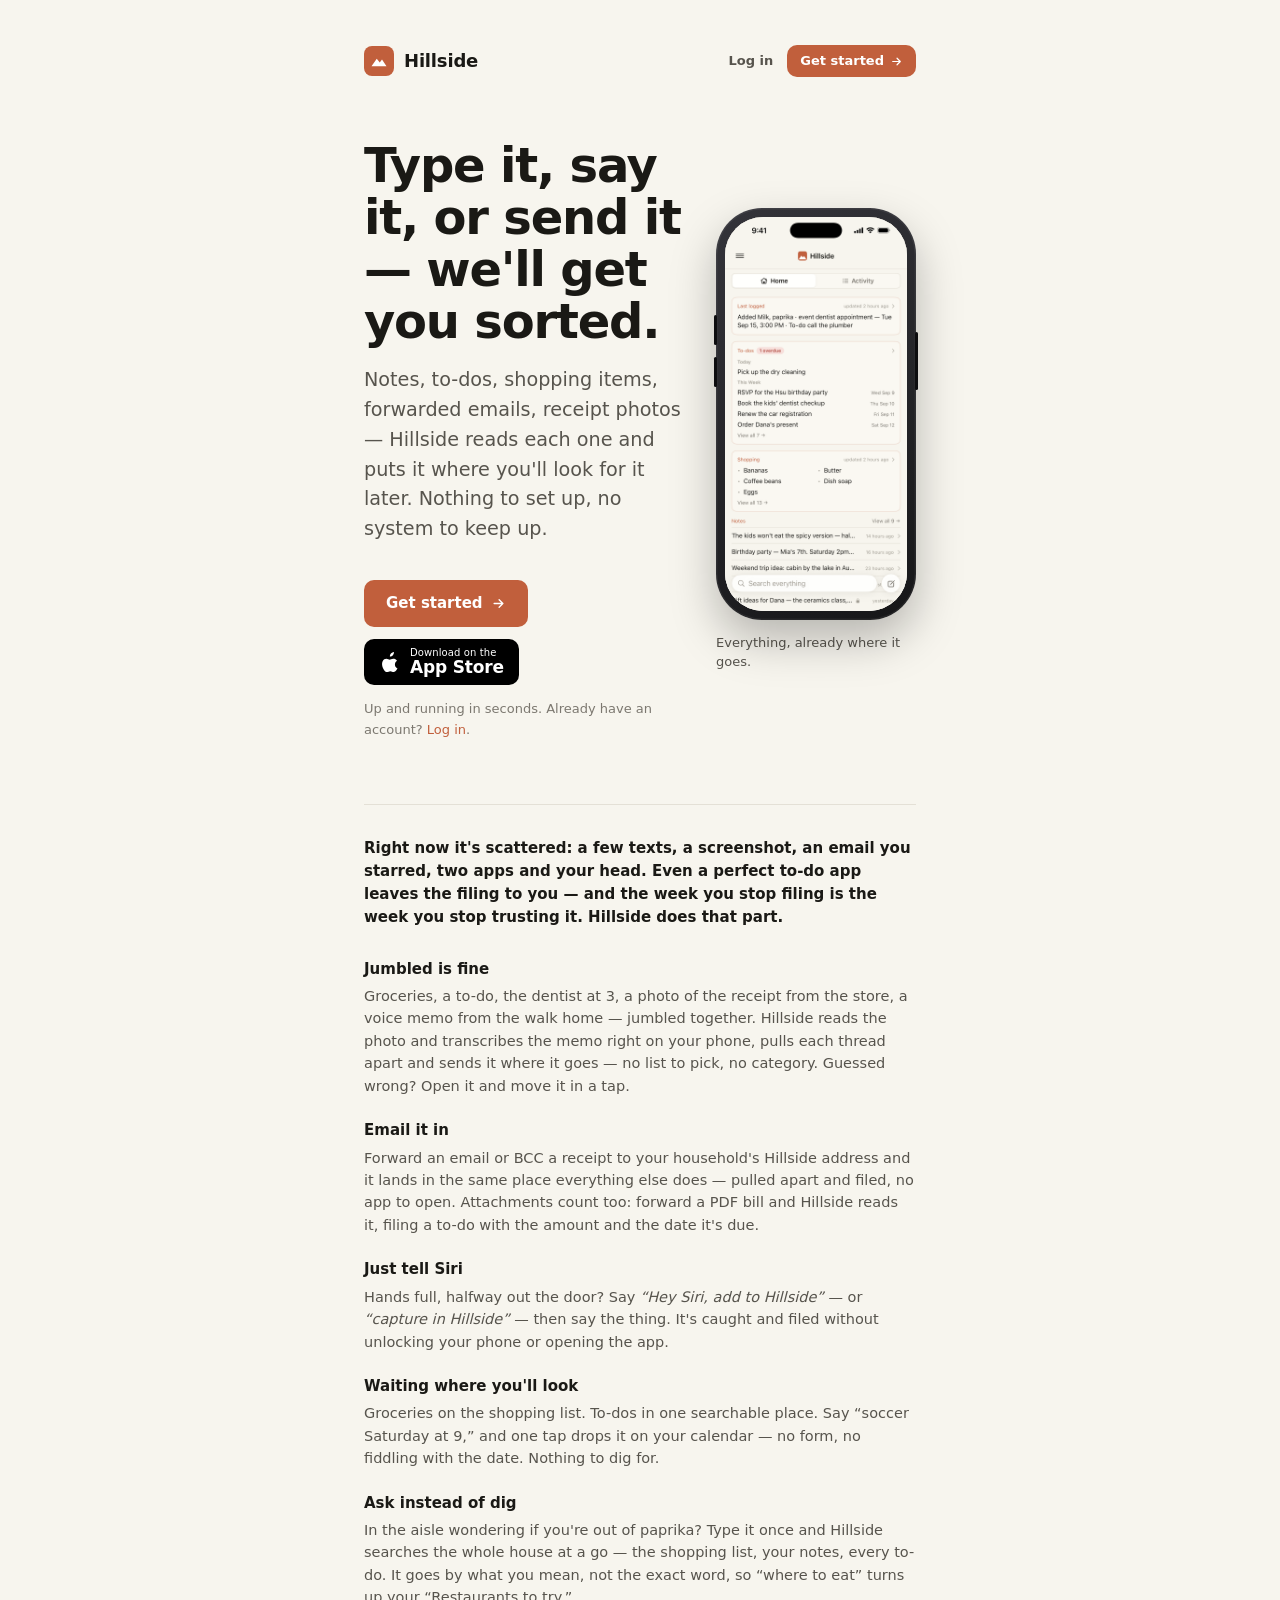
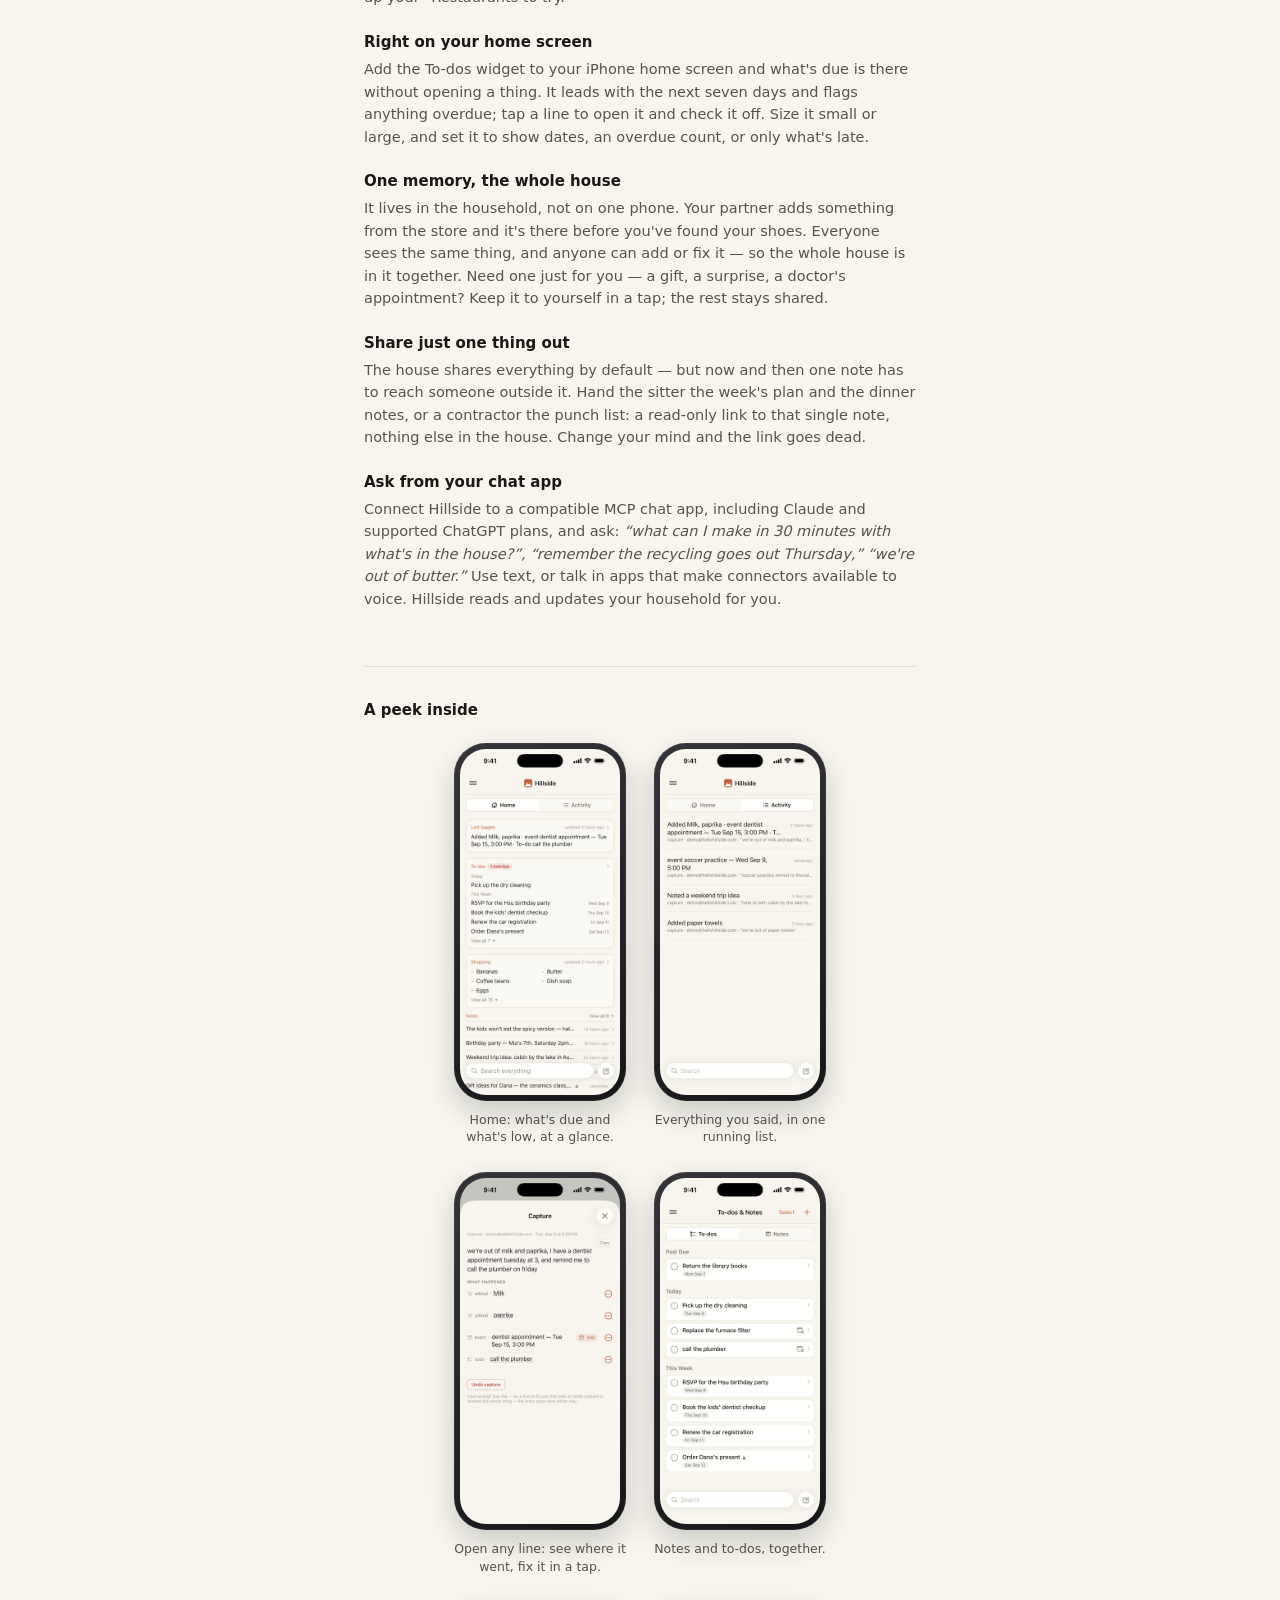
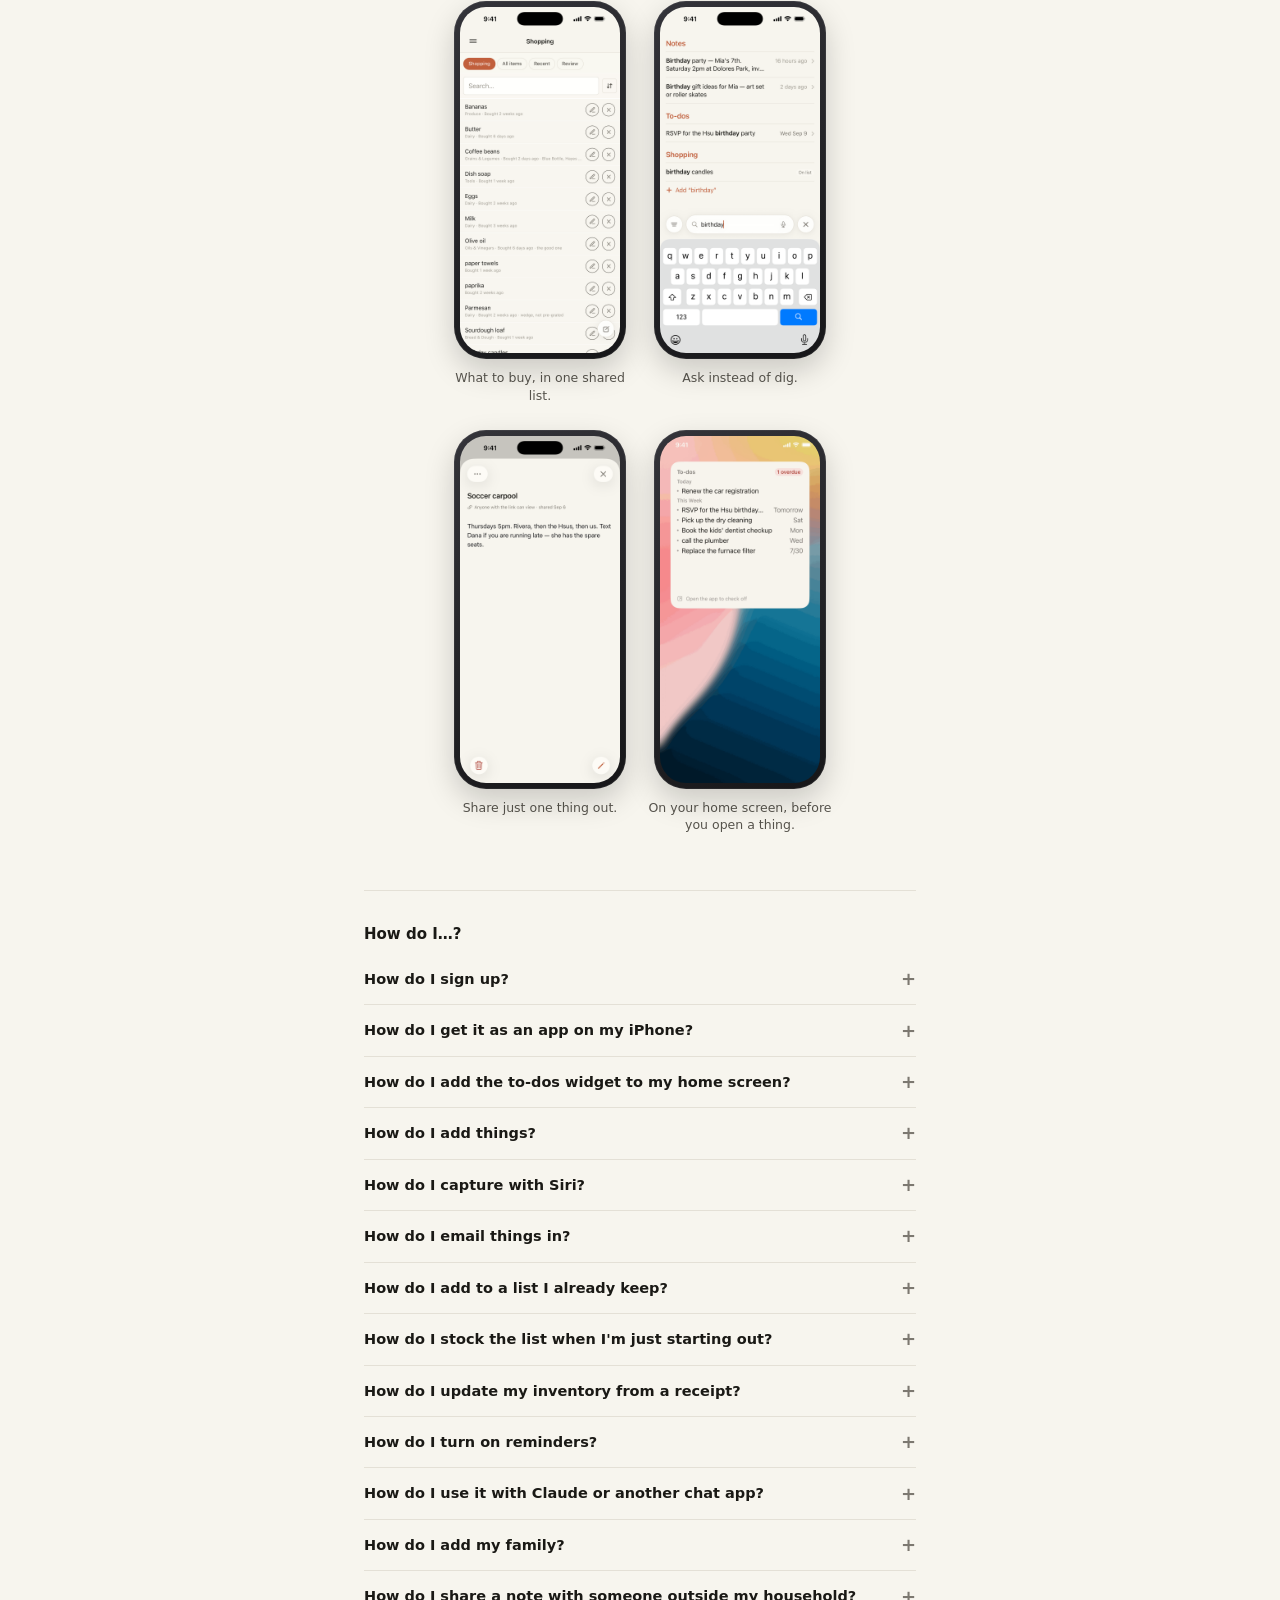
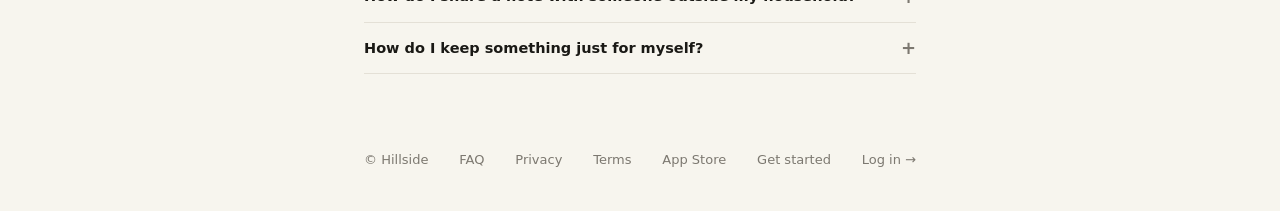
==== index.html @ e080103d "Warm the hero headline, trim the features lead, drop the evening email The headline kept its three v" ====
<!doctype html>
<html lang="en">
<head>
  <meta charset="utf-8" />
  <meta name="viewport" content="width=device-width, initial-scale=1, viewport-fit=cover" />
  <!-- Light-only: browser chrome stays on the warm-paper color regardless of system theme. -->
  <meta name="theme-color" content="#F7F5EE" />
  <link rel="icon" href="/favicon.ico" sizes="any" />
  <link rel="icon" type="image/png" href="/icon.png" />
  <link rel="apple-touch-icon" href="/icon.png" />
  <!-- Native Smart App Banner: mobile Safari deep-links to the App Store app.
       iOS gets no PWA "Add to Home Screen" path because there's a real app. -->
  <meta name="apple-itunes-app" content="app-id=6783181335" />
  <title>Hillside — Notes, to-dos, shopping. Sorted.</title>
  <meta name="description" content="Type it, say it, forward the email, snap the receipt — it all lands in one place. Notes, to-dos and shopping, sorted as things come up." />

  <!-- Open Graph / social preview -->
  <meta property="og:title" content="Hillside — Notes, to-dos, shopping. Sorted." />
  <meta property="og:description" content="Type it, say it, forward the email, snap the receipt — it all lands in one place. Notes, to-dos and shopping, sorted as things come up." />
  <meta property="og:type" content="website" />
  <meta property="og:url" content="https://hellohillside.com/" />

  <link rel="stylesheet" href="styles.css" />
</head>
<body>
  <main class="wrap">
    <header class="topbar">
      <div class="brand">
        <span class="mark" aria-hidden="true">
          <!-- simple hill glyph -->
          <svg width="18" height="18" viewBox="0 0 24 24" fill="none">
            <path d="M2 19L9 9l4 5 3-4 6 9z" fill="#fff"/>
          </svg>
        </span>
        <span class="wordmark">Hillside</span>
      </div>
      <nav class="actions">
        <a class="login-link" href="https://app.hellohillside.com/login">Log in</a>
        <a class="cta cta-sm" href="https://app.hellohillside.com/signup">
          Get started
          <svg width="15" height="15" viewBox="0 0 24 24" fill="none" stroke="currentColor" stroke-width="2.2" stroke-linecap="round" stroke-linejoin="round">
            <path d="M5 12h14M13 6l6 6-6 6"/>
          </svg>
        </a>
      </nav>
    </header>

    <section class="hero-section">
      <div class="hero-copy">
        <h1>Type it, say it, or send it — we'll get you sorted.</h1>
        <p class="lede">
          Notes, to-dos, shopping items, forwarded emails, receipt photos —
          Hillside reads each one and puts it where you'll look for it later.
          Nothing to set up, no system to keep up.
        </p>
        <div class="hero-cta">
          <div class="cta-row">
            <a class="cta" href="https://app.hellohillside.com/signup">
              Get started
              <svg width="15" height="15" viewBox="0 0 24 24" fill="none" stroke="currentColor" stroke-width="2.2" stroke-linecap="round" stroke-linejoin="round">
                <path d="M5 12h14M13 6l6 6-6 6"/>
              </svg>
            </a>
            <a class="appstore-btn" href="https://apps.apple.com/us/app/hello-hillside/id6783181335" aria-label="Download Hillside on the App Store">
              <svg class="appstore-logo" viewBox="0 0 24 24" fill="currentColor" aria-hidden="true">
                <path d="M16.365 1.43c0 1.14-.493 2.27-1.177 3.08-.744.9-1.99 1.57-2.987 1.57-.12 0-.23-.02-.3-.03-.01-.06-.04-.22-.04-.39 0-1.15.572-2.27 1.206-2.98.804-.94 2.142-1.64 3.248-1.68.03.13.05.28.05.43zm4.565 15.71c-.03.07-.463 1.58-1.518 3.12-.945 1.34-1.94 2.71-3.43 2.71-1.517 0-1.9-.88-3.63-.88-1.63 0-2.11.91-3.6.91-1.47 0-2.5-1.26-3.43-2.6-1.6-2.35-2.82-6.62-1.18-9.5.816-1.43 2.28-2.34 3.87-2.36 1.4-.03 2.72.94 3.6.94.84 0 2.46-1.16 4.14-.99.7.03 2.67.28 3.93 2.14-.1.06-2.35 1.37-2.32 4.1.03 3.26 2.86 4.35 2.9 4.36z"/>
              </svg>
              <span class="appstore-txt">
                <small>Download on the</small>
                <strong>App Store</strong>
              </span>
            </a>
          </div>
          <p class="hero-cta-note">Up and running in seconds. Already have an account? <a href="https://app.hellohillside.com/login">Log in</a>.</p>
        </div>
      </div>
      <figure class="hero">
        <div class="device">
          <!-- Three stills crossfading, not a video: the pitch is a transformation
               (a jumbled sentence becomes filed things you can find later) and no
               single frame carries it. Stills stay refreshable by the screenshot
               script, which is what the last hero video failed at — it shipped two
               nav generations out of date before anyone noticed. First frame is the
               one that must stand alone: it is what reduced-motion and any
               animation failure fall back to. It ends on Home — the household at
               rest, everything already filed — rather than on search, which asks
               the reader to picture a later errand and repeats a gallery tile. -->
          <div class="reel">
            <img src="screens/compose.png" width="390" height="844"
                 alt="Hillside — one box, no fields or forms, for whatever's on your mind." />
            <img src="screens/detail.png" width="390" height="844" alt="" aria-hidden="true" />
            <img src="screens/home.png" width="390" height="844" alt="" aria-hidden="true" />
          </div>
        </div>
        <figcaption>Everything, already where it goes.</figcaption>
      </figure>
    </section>

    <section class="features">
      <p class="features-lead">Right now it's scattered: a few texts, a screenshot, an email you starred, two apps and your head. Even a perfect to-do app leaves the filing to you — and the week you stop filing is the week you stop trusting it. Hillside does that part.</p>
      <div class="feature">
        <h3>Jumbled is fine</h3>
        <p>Groceries, a to-do, the dentist at 3, a photo of the receipt from the
        store, a voice memo from the walk home — jumbled together. Hillside reads
        the photo and transcribes the memo right on your phone, pulls each thread
        apart and sends it where it goes — no list to pick, no category. Guessed
        wrong? Open it and move it in a tap.</p>
      </div>
      <div class="feature">
        <h3>Email it in</h3>
        <p>Forward an email or BCC a receipt to your household's Hillside
        address and it lands in the same place everything else does — pulled
        apart and filed, no app to open. Attachments count too: forward a PDF
        bill and Hillside reads it, filing a to-do with the amount and the date
        it's due.</p>
      </div>
      <div class="feature">
        <h3>Just tell Siri</h3>
        <p>Hands full, halfway out the door? Say <em>“Hey Siri, add to
        Hillside”</em> — or <em>“capture in Hillside”</em> — then say the thing.
        It's caught and filed without unlocking your phone or opening the app.</p>
      </div>
      <div class="feature">
        <h3>Waiting where you'll look</h3>
        <p>Groceries on the shopping list. To-dos in one searchable place. Say
        “soccer Saturday at 9,” and one tap drops it on your calendar — no form,
        no fiddling with the date. Nothing to dig for.</p>
      </div>
      <div class="feature">
        <h3>Ask instead of dig</h3>
        <p>In the aisle wondering if you're out of paprika? Type it once and
        Hillside searches the whole house at a go — the shopping list, your
        notes, every to-do. It goes by what you mean, not the exact word, so
        “where to eat” turns up your “Restaurants to try.”</p>
      </div>
      <div class="feature">
        <h3>Right on your home screen</h3>
        <p>Add the To-dos widget to your iPhone home screen and what's due is
        there without opening a thing. It leads with the next seven days and
        flags anything overdue; tap a line to open it and check it off. Size it
        small or large, and set it to show dates, an overdue count, or only
        what's late.</p>
      </div>
      <div class="feature">
        <h3>One memory, the whole house</h3>
        <p>It lives in the household, not on one phone. Your partner adds
        something from the store and it's there before you've found your shoes.
        Everyone sees the same thing, and anyone can add or fix it — so the whole
        house is in it together. Need one just for you — a gift, a surprise, a
        doctor's appointment? Keep it to yourself in a tap; the rest stays
        shared.</p>
      </div>
      <div class="feature">
        <h3>Share just one thing out</h3>
        <p>The house shares everything by default — but now and then one note has
        to reach someone outside it. Hand the sitter the week's plan and the
        dinner notes, or a contractor the punch list: a read-only link to that single
        note, nothing else in the house. Change your mind and the link goes
        dead.</p>
      </div>
      <div class="feature">
        <h3>Ask from your chat app</h3>
        <p>Connect Hillside to a compatible MCP chat app, including Claude and
        supported ChatGPT plans, and ask: <em>“what can I make in 30 minutes
        with what's in the house?”, “remember the recycling goes out
        Thursday,” “we're out of butter.”</em> Use text, or talk in apps that
        make connectors available to voice. Hillside reads and updates your
        household for you.</p>
      </div>
    </section>

    <section class="shots">
      <h2>A peek inside</h2>
      <div class="shot-row">
        <figure class="shot">
          <div class="device"><img src="screens/home.png" width="390" height="844" loading="lazy"
               alt="Home dashboard: what's due over the next few days, what's low on the shopping list, and your latest notes — all at a glance." /></div>
          <figcaption>Home: what's due and what's low, at a glance.</figcaption>
        </figure>
        <figure class="shot">
          <div class="device"><img src="screens/activity.png" width="390" height="844" loading="lazy"
               alt="Activity feed: each logged line turned into a grocery, a calendar event, a to-do or a note." /></div>
          <figcaption>Everything you said, in one running list.</figcaption>
        </figure>
        <figure class="shot">
          <div class="device"><img src="screens/detail.png" width="390" height="844" loading="lazy"
               alt="A capture opened up: what each line became — a grocery, an event, a to-do — with Add to Calendar and a menu to move any line that landed wrong." /></div>
          <figcaption>Open any line: see where it went, fix it in a tap.</figcaption>
        </figure>
        <figure class="shot">
          <div class="device"><img src="screens/notes-todos.png" width="390" height="844" loading="lazy"
               alt="Notes &amp; To-dos: notes and dated tasks together in one searchable list." /></div>
          <figcaption>Notes and to-dos, together.</figcaption>
        </figure>
        <figure class="shot">
          <div class="device"><img src="screens/shopping.png" width="390" height="844" loading="lazy"
               alt="Shopping list: what to buy, gathered in one list the whole household shares." /></div>
          <figcaption>What to buy, in one shared list.</figcaption>
        </figure>
        <figure class="shot">
          <div class="device"><img src="screens/search.png" width="390" height="844" loading="lazy"
               alt="One search across the whole house: the word birthday finding a note, a to-do and an item on the shopping list at once." /></div>
          <figcaption>Ask instead of dig.</figcaption>
        </figure>
        <figure class="shot">
          <div class="device"><img src="screens/share.png" width="390" height="844" loading="lazy"
               alt="A note shared by link: anyone with the link can view it, and the household can stop sharing at any time." /></div>
          <figcaption>Share just one thing out.</figcaption>
        </figure>
        <figure class="shot">
          <div class="device"><img src="screens/widget.png" width="390" height="844" loading="lazy"
               alt="The To-dos widget on the iPhone home screen: an overdue count, then what's due today and this week — without opening the app." /></div>
          <figcaption>On your home screen, before you open a thing.</figcaption>
        </figure>
      </div>
    </section>

    <!-- FAQ content lives in faq.html; loaded in here so this file stays lean. -->
    <section class="faq" id="faq" aria-label="Frequently asked questions"></section>
  </main>

  <footer>
    <span>© Hillside</span>
    <a href="faq.html">FAQ</a>
    <a href="/pp">Privacy</a>
    <a href="/tos">Terms</a>
    <a href="https://apps.apple.com/us/app/hello-hillside/id6783181335">App Store</a>
    <a href="https://app.hellohillside.com/signup">Get started</a>
    <a href="https://app.hellohillside.com/login">Log in →</a>
  </footer>

  <!-- The FAQ lives on its own page (faq.html, also linkable from the app). We
       pull just its .faq section in here so the questions stay single-source.
       Native <details> needs no JS; this only injects markup. -->
  <script>
    fetch("faq.html")
      .then(function (r) { return r.ok ? r.text() : Promise.reject(r.status); })
      .then(function (html) {
        var faq = new DOMParser().parseFromString(html, "text/html").querySelector(".faq");
        if (faq) document.getElementById("faq").innerHTML = faq.innerHTML;
      })
      .catch(function () {});
  </script>
</body>
</html>
---- styles.css ----
/* Warm paper / clay-coral palette, mirrored from the app's theme engine.
       Self-contained on purpose: this is a static marketing page with no
       build step and no dependencies.

       The app is light-only, so this page is locked to light too: color-scheme
       pins UA surfaces (scrollbars, form controls) to light, and we no longer
       auto-switch on prefers-color-scheme. The dark palette is kept below for
       reference / future opt-in (apply data-theme="dark" on <html>), but it
       never activates from the system preference. */
    :root {
      color-scheme: light;
      --bg: #F7F5EE;        /* warm paper */
      --fg: #1A1915;        /* ink */
      --muted: #57544D;     /* warm gray */
      --faint: #7C7870;
      --card: #FFFFFD;
      --border: #E4E0D6;
      --accent: #C15F3C;    /* clay / coral */
      --accent-hover: #A94E2E;
      --ring: #C15F3C;
    }
    /* Dark palette retained but no longer auto-applied — opt-in only. */
    :root[data-theme="dark"] {
      color-scheme: dark;
      --bg: #2D2B25;
      --fg: #EEECE5;
      --muted: #B4B0A6;
      --faint: #98948A;
      --card: #3A3730;
      --border: #4A453C;
      --accent: #D4795A;
      --accent-hover: #E0876B;
      --ring: #D4795A;
    }

    * { box-sizing: border-box; }
    html, body { margin: 0; padding: 0; }
    body {
      background: var(--bg);
      color: var(--fg);
      font-family: -apple-system, BlinkMacSystemFont, "Segoe UI", system-ui, sans-serif;
      -webkit-font-smoothing: antialiased;
      line-height: 1.55;
      min-height: 100vh;
      display: flex;
      flex-direction: column;
    }

    .wrap {
      flex: 1;
      width: 100%;
      max-width: 600px;
      margin: 0 auto;
      padding: 5vh 24px 48px;
      display: flex;
      flex-direction: column;
    }

    .topbar {
      display: flex;
      align-items: center;
      justify-content: space-between;
      gap: 12px;
      margin-bottom: clamp(28px, 7vh, 80px);
    }
    .brand {
      display: flex;
      align-items: center;
      gap: 10px;
    }
    /* compact header login — sized to match the 30px logo mark.
       (.cta.cta-sm so it beats .cta regardless of source order) */
    .cta.cta-sm { padding: 6px 13px; font-size: 13px; gap: 6px; }
    .cta.cta-sm svg { width: 13px; height: 13px; }
    /* Header actions: a quiet "Log in" beside the primary "Get started". */
    .actions { display: flex; align-items: center; gap: 14px; }
    .login-link {
      color: var(--muted);
      text-decoration: none;
      font-size: 13px;
      font-weight: 600;
      white-space: nowrap;
    }
    .login-link:hover { color: var(--fg); }
    .mark {
      width: 30px; height: 30px;
      border-radius: 8px;
      background: var(--accent);
      display: inline-flex;
      align-items: center;
      justify-content: center;
      flex: none;
    }
    .mark svg { display: block; }
    .wordmark {
      font-size: 18px;
      font-weight: 650;
      letter-spacing: -0.01em;
    }

    h1 {
      font-size: clamp(2rem, 7vw, 3rem);
      line-height: 1.08;
      letter-spacing: -0.025em;
      font-weight: 680;
      margin: 0 0 18px;
    }
    .lede {
      font-size: clamp(1.05rem, 3.5vw, 1.2rem);
      color: var(--muted);
      margin: 0 0 36px;
      max-width: 46ch;
    }

    .cta {
      display: inline-flex;
      align-items: center;
      gap: 8px;
      background: var(--accent);
      color: #fff;
      text-decoration: none;
      font-weight: 600;
      font-size: 15px;
      padding: 12px 22px;
      border-radius: 10px;
      width: fit-content;
      transition: background 140ms ease;
    }
    .cta:hover { background: var(--accent-hover); }
    .cta:focus-visible { outline: 2px solid var(--ring); outline-offset: 3px; }
    .cta svg { transition: transform 140ms ease; }
    .cta:hover svg { transform: translateX(2px); }

    /* Hero call-to-action: primary button + a quiet line for returning users. */
    .hero-cta { margin: 0; }
    /* Row holding the primary "Get started" CTA beside the App Store button;
       wraps to stacked on narrow screens. */
    .cta-row { display: flex; flex-wrap: wrap; align-items: center; gap: 12px; }

    /* App Store button — Apple's black badge look, rebuilt inline (no external
       image) so the page stays self-contained. Sized to sit level with .cta. */
    .appstore-btn {
      display: inline-flex;
      align-items: center;
      gap: 9px;
      background: #000;
      color: #fff;
      text-decoration: none;
      padding: 8px 15px;
      border-radius: 10px;
      width: fit-content;
      transition: opacity 140ms ease;
    }
    .appstore-btn:hover { opacity: 0.85; }
    .appstore-btn:focus-visible { outline: 2px solid var(--ring); outline-offset: 3px; }
    .appstore-logo { width: 22px; height: 22px; flex: none; }
    .appstore-txt { display: flex; flex-direction: column; line-height: 1.12; }
    .appstore-txt small { font-size: 10px; font-weight: 500; letter-spacing: 0.01em; }
    .appstore-txt strong { font-size: 17px; font-weight: 600; letter-spacing: -0.01em; }
    .hero-cta-note {
      margin: 14px 0 0;
      font-size: 13px;
      color: var(--faint);
    }
    .hero-cta-note a { color: var(--accent); text-decoration: none; }
    .hero-cta-note a:hover { text-decoration: underline; }

    /* Hero clip — a real phone capture, framed like a device. */
    .hero {
      margin: 36px 0 4px;
      display: flex;
      flex-direction: column;
      align-items: center;
    }
    /* iPhone-style device frame: dark titanium bezel, rounded screen. */
    .hero .device {
      position: relative;
      width: 100%;
      max-width: 250px;
      padding: 9px;
      background: linear-gradient(150deg, #34343a, #161618);
      border-radius: 46px;
      box-shadow: 0 20px 46px rgba(0, 0, 0, 0.26),
                  inset 0 0 0 1.5px rgba(255, 255, 255, 0.06);
    }
    /* side buttons */
    .hero .device::before {
      content: ""; position: absolute; right: -2px; top: 30%;
      width: 3px; height: 58px; border-radius: 2px; background: #0d0d0f;
    }
    .hero .device::after {
      content: ""; position: absolute; left: -2px; top: 26%;
      width: 3px; height: 30px; border-radius: 2px; background: #0d0d0f;
      box-shadow: 0 42px 0 #0d0d0f;
    }
    .hero .device video, .hero .device img {
      display: block;
      width: 100%;
      height: auto;
      border-radius: 38px;
      background: #000;
    }
    /* The crossfading hero. Three stills stacked in the device; the first stays
       in normal flow so it sets the height, the rest overlay it.

       The screens' own cream sits on the reel rather than #000 (which the rule
       above gives a lone hero image): mid-crossfade both frames are partly
       transparent, and over black that reads as a flicker. Over cream it reads as
       a dissolve, because cream is what the app is. */
    .hero .device .reel {
      position: relative;
      border-radius: 38px;
      overflow: hidden;
      background: #F7F5EE;
    }
    .hero .device .reel img { background: none; border-radius: 0; }
    .hero .device .reel img + img { position: absolute; inset: 0; }

    /* 10.5s: 3.5s a frame, of which ~0.5s is the dissolve. Slow enough to read a
       screen at this size, and slow enough not to pull the eye off the headline —
       the hero argues, the reel illustrates. */
    .hero .device .reel img { animation: hero-reel 10.5s infinite; }
    .hero .device .reel img:nth-child(2) { animation-delay: -7s; }
    .hero .device .reel img:nth-child(3) { animation-delay: -3.5s; }

    @keyframes hero-reel {
      0%     { opacity: 1 }
      28.5%  { opacity: 1 }
      33.3%  { opacity: 0 }
      95.2%  { opacity: 0 }
      100%   { opacity: 1 }
    }

    /* Reduced motion gets the first frame, full stop — not a slower loop. */
    @media (prefers-reduced-motion: reduce) {
      .hero .device .reel img { animation: none; }
      .hero .device .reel img + img { display: none; }
    }

    .hero figcaption {
      margin-top: 14px;
      font-size: 13px;
      line-height: 1.45;
      color: var(--muted);
      text-align: center;
      max-width: 34ch;
    }
    .hero-copy { min-width: 0; }

    /* The hero spans the full width; the reading sections stay calm + centered. */
    .features, .shots, .faq { width: 100%; max-width: 600px; align-self: center; }

    /* Desktop: text + phone side by side. */
    @media (min-width: 680px) {
      .hero-section {
        display: grid;
        grid-template-columns: 1fr minmax(176px, 200px);
        gap: 32px;
        align-items: center;
        margin-bottom: 8px;
      }
      .hero { margin: 0; }
      .hero figcaption { text-align: left; max-width: 26ch; }
    }

    .features {
      margin-top: 56px;
      padding-top: 32px;
      border-top: 1px solid var(--border);
      display: grid;
      gap: 22px;
    }
    .feature h3 {
      margin: 0 0 4px;
      font-size: 15px;
      font-weight: 640;
    }
    .feature p {
      margin: 0;
      color: var(--muted);
      font-size: 14.5px;
    }
    .features-lead {
      margin: 0 0 6px;
      font-size: 15px;
      font-weight: 560;
      color: var(--fg);
    }

    /* Screenshot gallery — real surfaces, mobile shots in light theme. */
    .shots {
      margin-top: 56px;
      padding-top: 32px;
      border-top: 1px solid var(--border);
    }
    .shots h2 {
      margin: 0 0 20px;
      font-size: 15px;
      font-weight: 640;
    }
    .shot-row {
      display: grid;
      grid-template-columns: repeat(2, minmax(0, 1fr));
      gap: 26px 16px;
      max-width: 384px;
      margin: 0 auto;
    }
    .shot { margin: 0; display: flex; flex-direction: column; align-items: center; }
    /* odd number of tiles → center the lone last one across both columns */
    .shot:last-child:nth-child(odd) { grid-column: 1 / -1; justify-self: center; }
    /* Gallery tiles are small device frames — consistent with the hero — so the
       status bar / Dynamic Island reads as a phone, not a floating pill on a bare
       card. Each <img> is wrapped in a .device (see index.html). */
    .shot .device {
      position: relative;
      width: 100%;
      max-width: 172px;
      padding: 6px;
      background: linear-gradient(150deg, #34343a, #161618);
      border-radius: 32px;
      box-shadow: 0 12px 30px rgba(0, 0, 0, 0.18),
                  inset 0 0 0 1px rgba(255, 255, 255, 0.06);
    }
    .shot .device img, .shot .device video {
      display: block;
      width: 100%;
      height: auto;
      border-radius: 26px;
      background: #000;
    }
    .shot figcaption {
      margin-top: 10px;
      font-size: 12.5px;
      line-height: 1.4;
      color: var(--muted);
      text-align: center;
    }

    /* FAQ — native <details> accordion, no JS. */
    .faq {
      margin-top: 56px;
      padding-top: 32px;
      border-top: 1px solid var(--border);
    }
    .faq h2 {
      margin: 0 0 8px;
      font-size: 15px;
      font-weight: 640;
    }
    .faq details {
      border-bottom: 1px solid var(--border);
      padding: 14px 0;
    }
    .faq summary {
      cursor: pointer;
      font-size: 14.5px;
      font-weight: 560;
      list-style: none;
      display: flex;
      justify-content: space-between;
      align-items: center;
      gap: 12px;
    }
    .faq summary::-webkit-details-marker { display: none; }
    .faq summary::after {
      content: "+";
      color: var(--faint);
      font-size: 18px;
      line-height: 1;
      flex: none;
    }
    .faq details[open] summary::after { content: "\2013"; }
    .faq details p {
      margin: 10px 0 2px;
      color: var(--muted);
      font-size: 14px;
      line-height: 1.55;
    }
    .faq details ol {
      margin: 8px 0 2px;
      padding-left: 20px;
      color: var(--muted);
      font-size: 14px;
      line-height: 1.55;
    }
    .faq details ol li { margin: 4px 0; }
    .faq details a { color: var(--accent); text-decoration: none; }
    .faq details a:hover { text-decoration: underline; }

    footer {
      width: 100%;
      max-width: 600px;
      margin: 0 auto;
      padding: 28px 24px 40px;
      color: var(--faint);
      font-size: 13px;
      display: flex;
      justify-content: space-between;
      gap: 12px;
      flex-wrap: wrap;
    }
    footer a { color: var(--faint); text-decoration: none; }
    footer a:hover { color: var(--fg); }

    /* ---------------------------------------------------------------
       Legal pages (/pp, /tos) — long-form prose on the same warm-paper
       palette. They reuse the topbar and footer; these rules just give
       the document a calm, readable type scale. */
    .legal { width: 100%; }
    .legal h1 {
      font-size: clamp(1.7rem, 5vw, 2.2rem);
      line-height: 1.15;
      letter-spacing: -0.02em;
      font-weight: 680;
      margin: 0 0 6px;
    }
    .legal .updated {
      margin: 0 0 28px;
      color: var(--faint);
      font-size: 13.5px;
    }
    .legal h2 {
      margin: 34px 0 10px;
      font-size: 1.1rem;
      font-weight: 650;
      letter-spacing: -0.01em;
    }
    .legal p {
      margin: 0 0 14px;
      color: var(--muted);
      font-size: 15px;
    }
    .legal ul {
      margin: 0 0 14px;
      padding-left: 20px;
      color: var(--muted);
      font-size: 15px;
    }
    .legal li { margin: 6px 0; }
    .legal strong { color: var(--fg); font-weight: 600; }
    .legal a { color: var(--accent); text-decoration: none; }
    .legal a:hover { text-decoration: underline; }
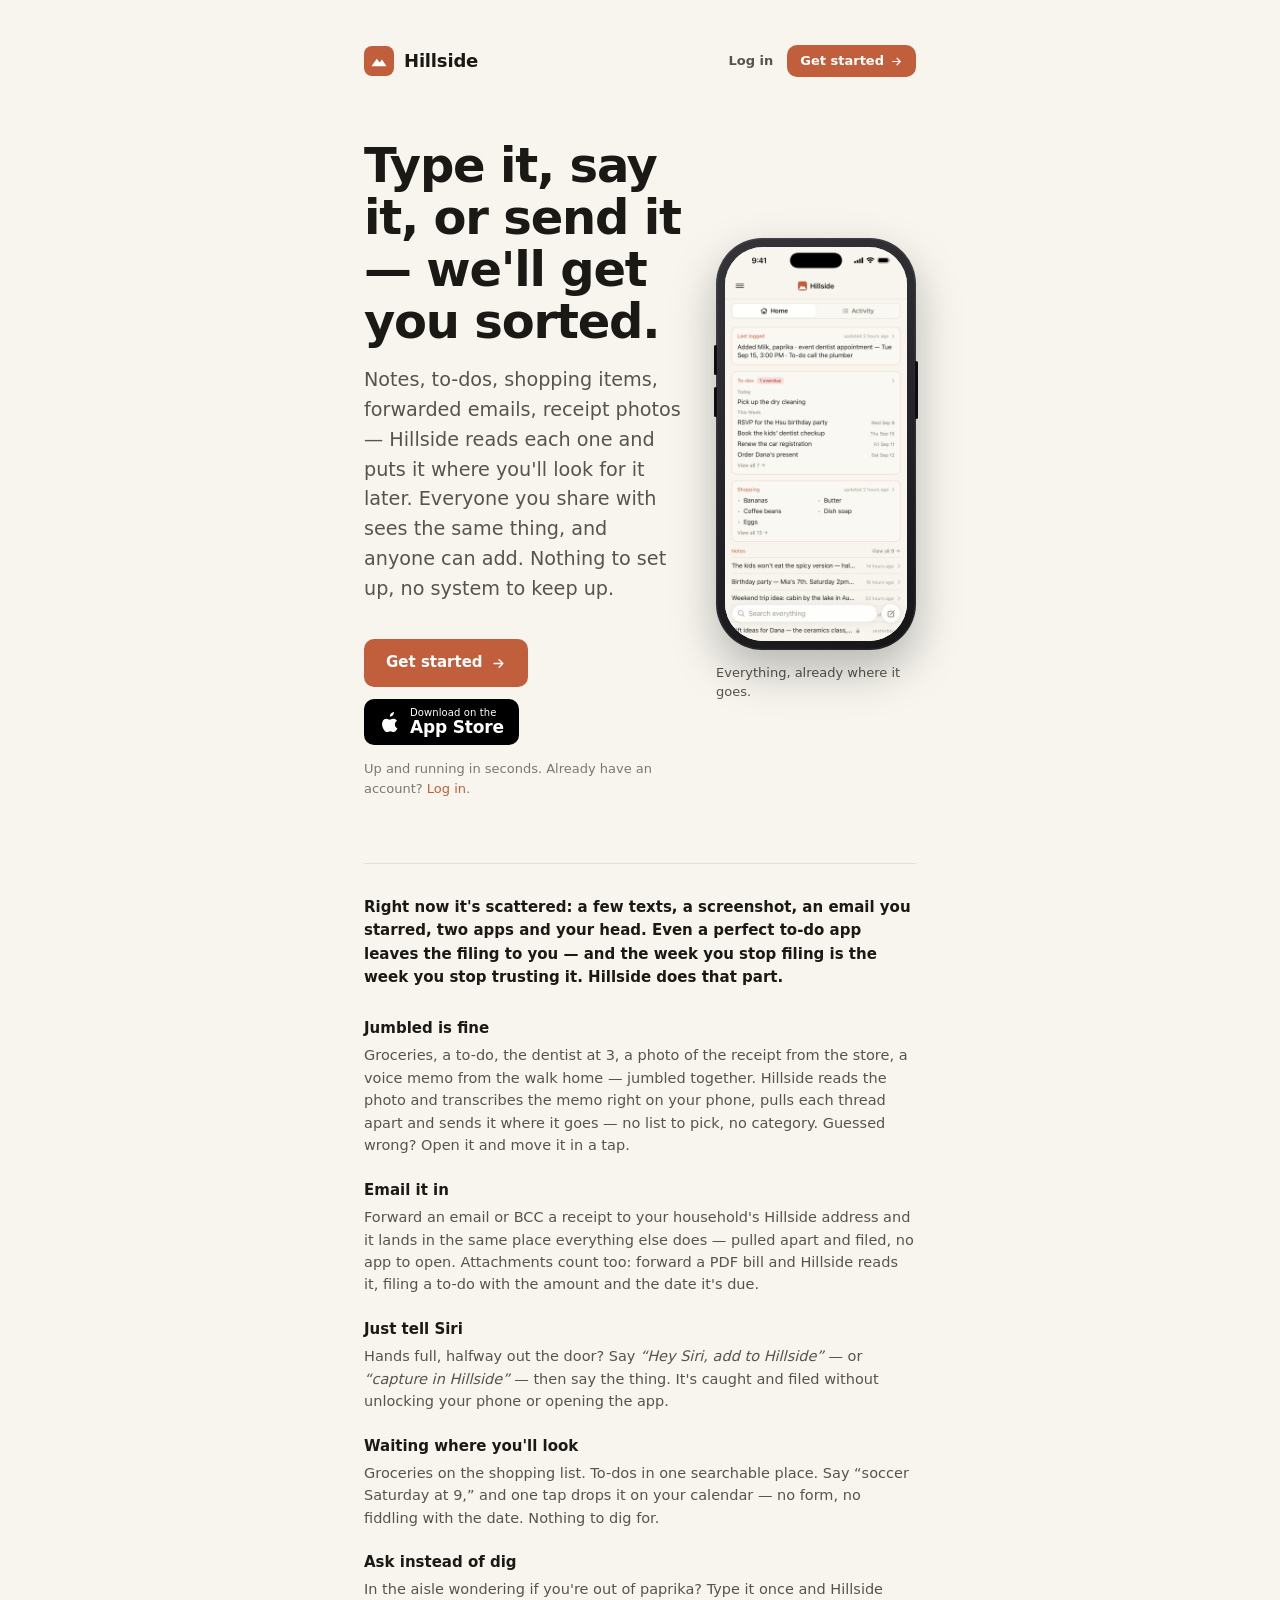
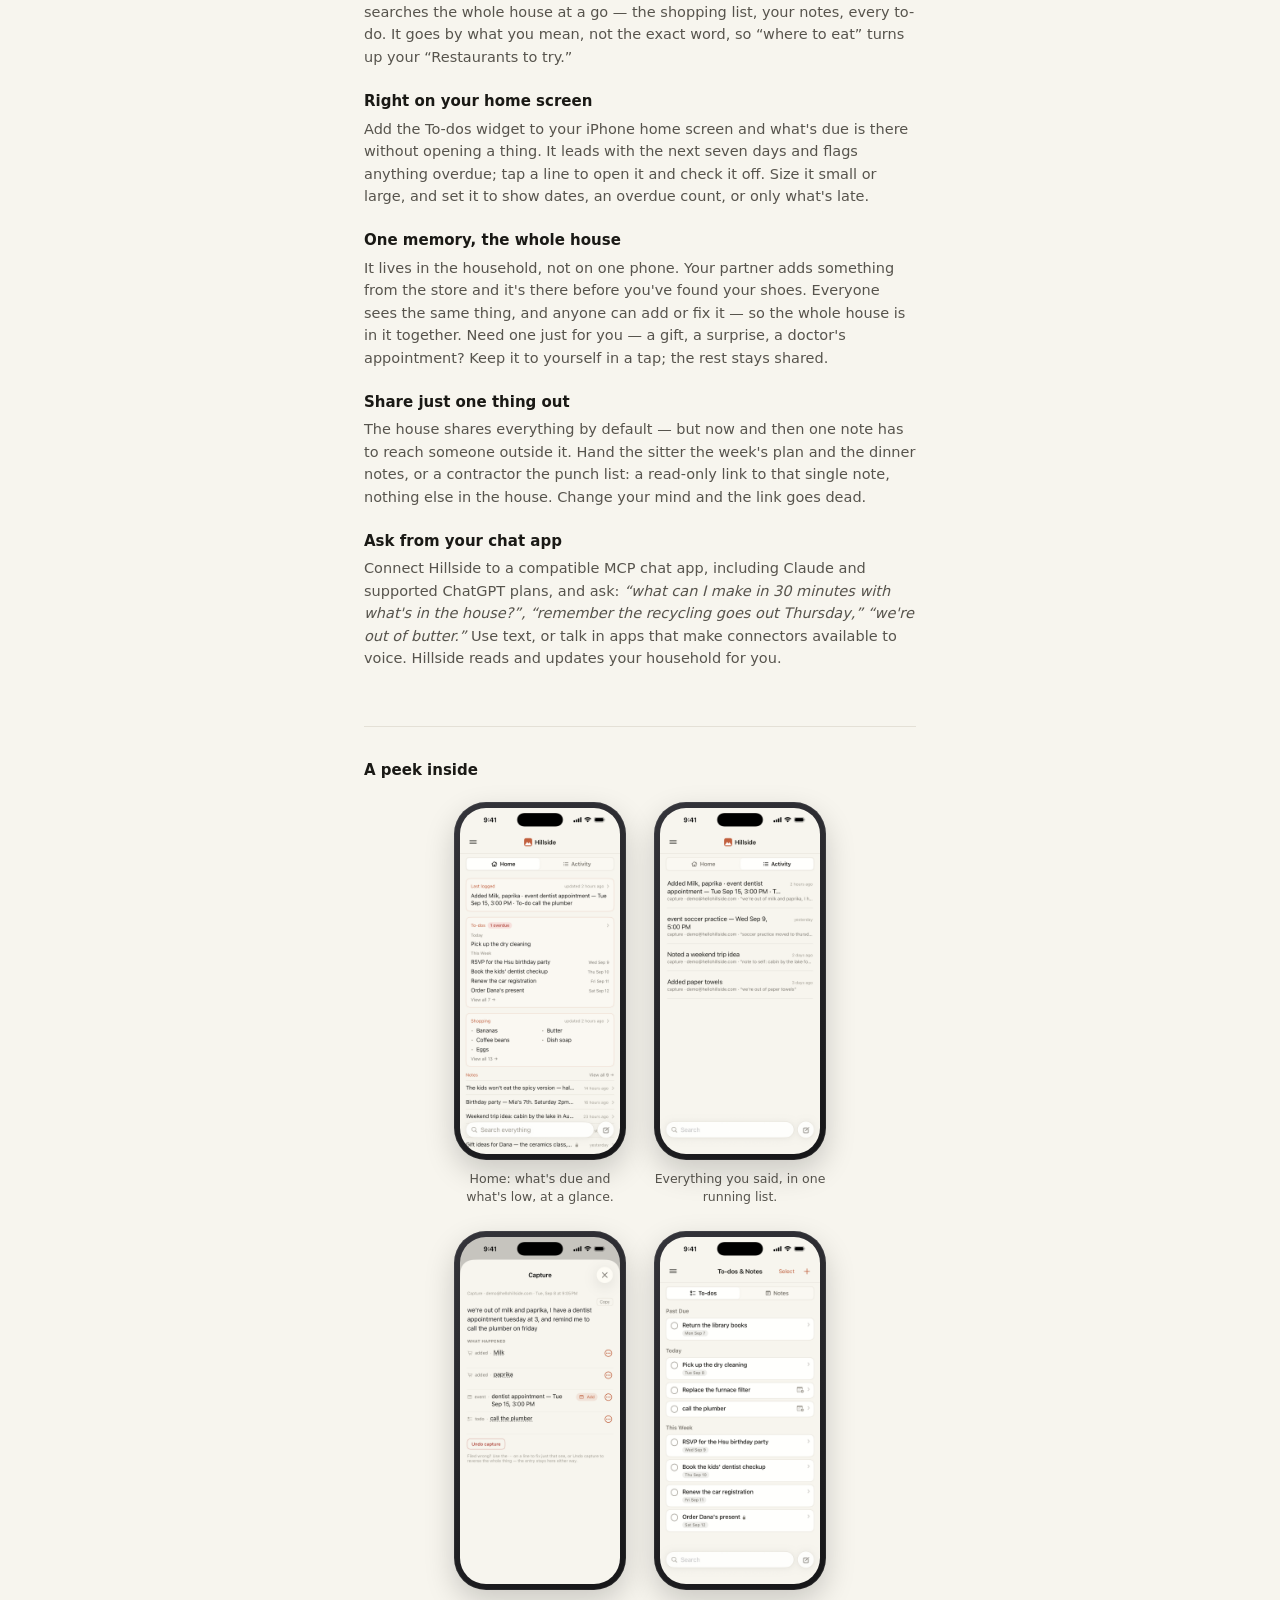
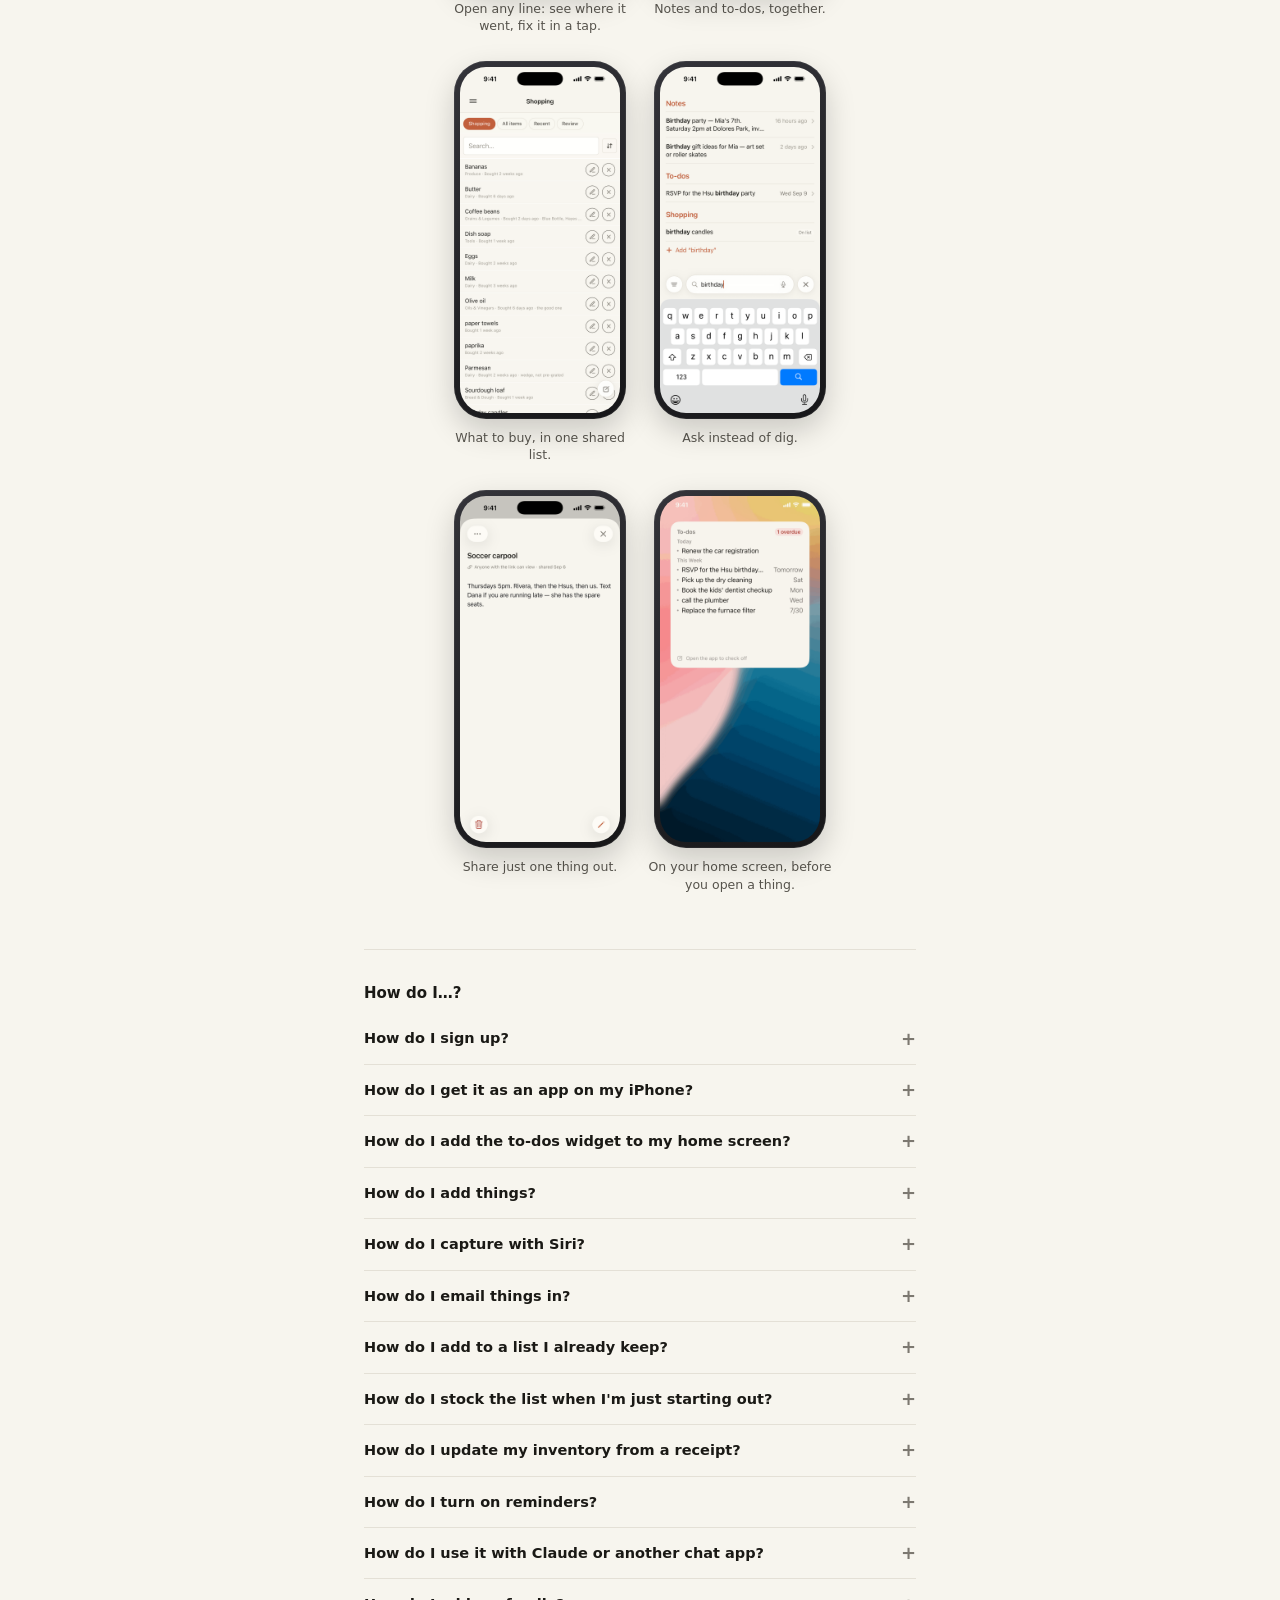
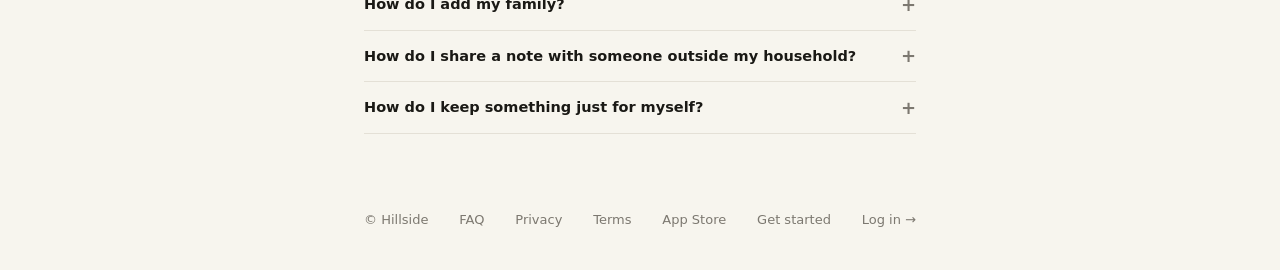
==== commit 7ec4336d: "Put the shared half of the product in the hero The lede read entirely single-player while multiplaye" ====
--- a/index.html
+++ b/index.html
@@ -51,6 +51,7 @@
         <p class="lede">
           Notes, to-dos, shopping items, forwarded emails, receipt photos —
           Hillside reads each one and puts it where you'll look for it later.
+          Everyone you share with sees the same thing, and anyone can add.
           Nothing to set up, no system to keep up.
         </p>
         <div class="hero-cta">
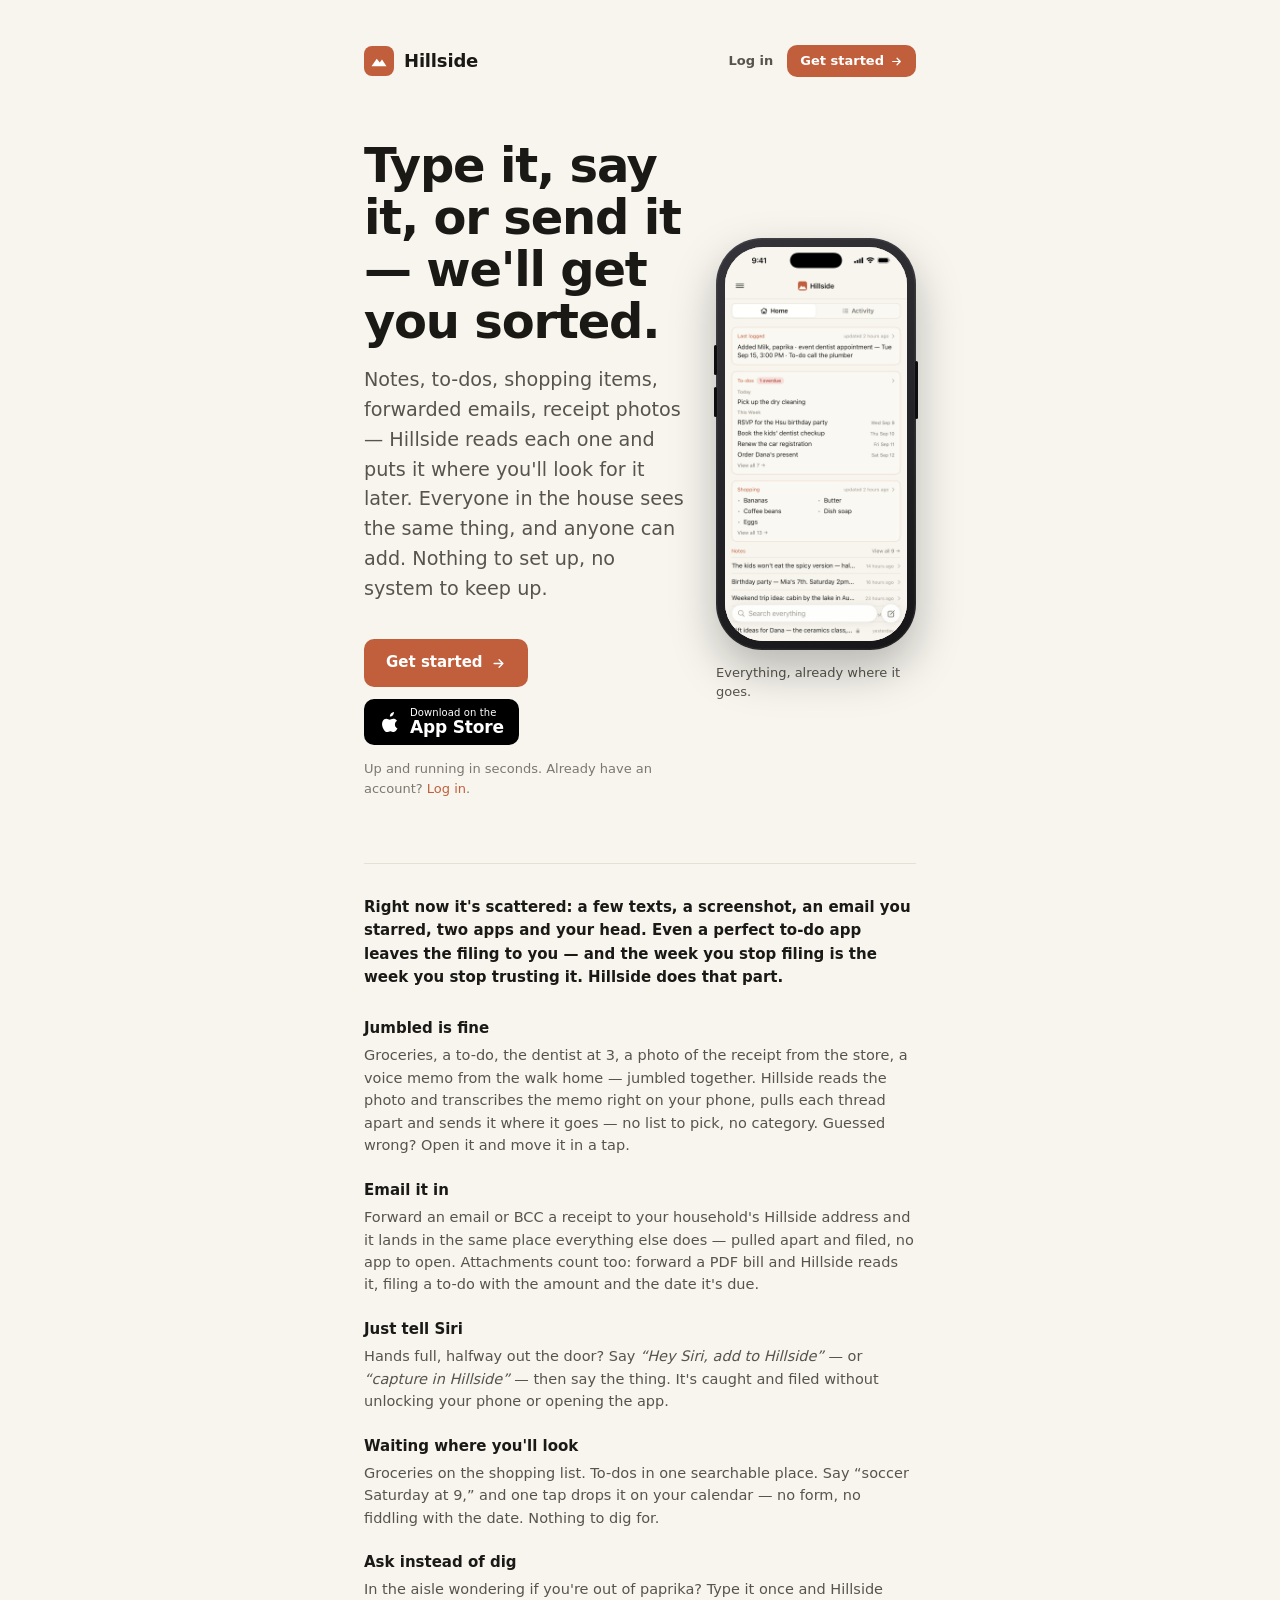
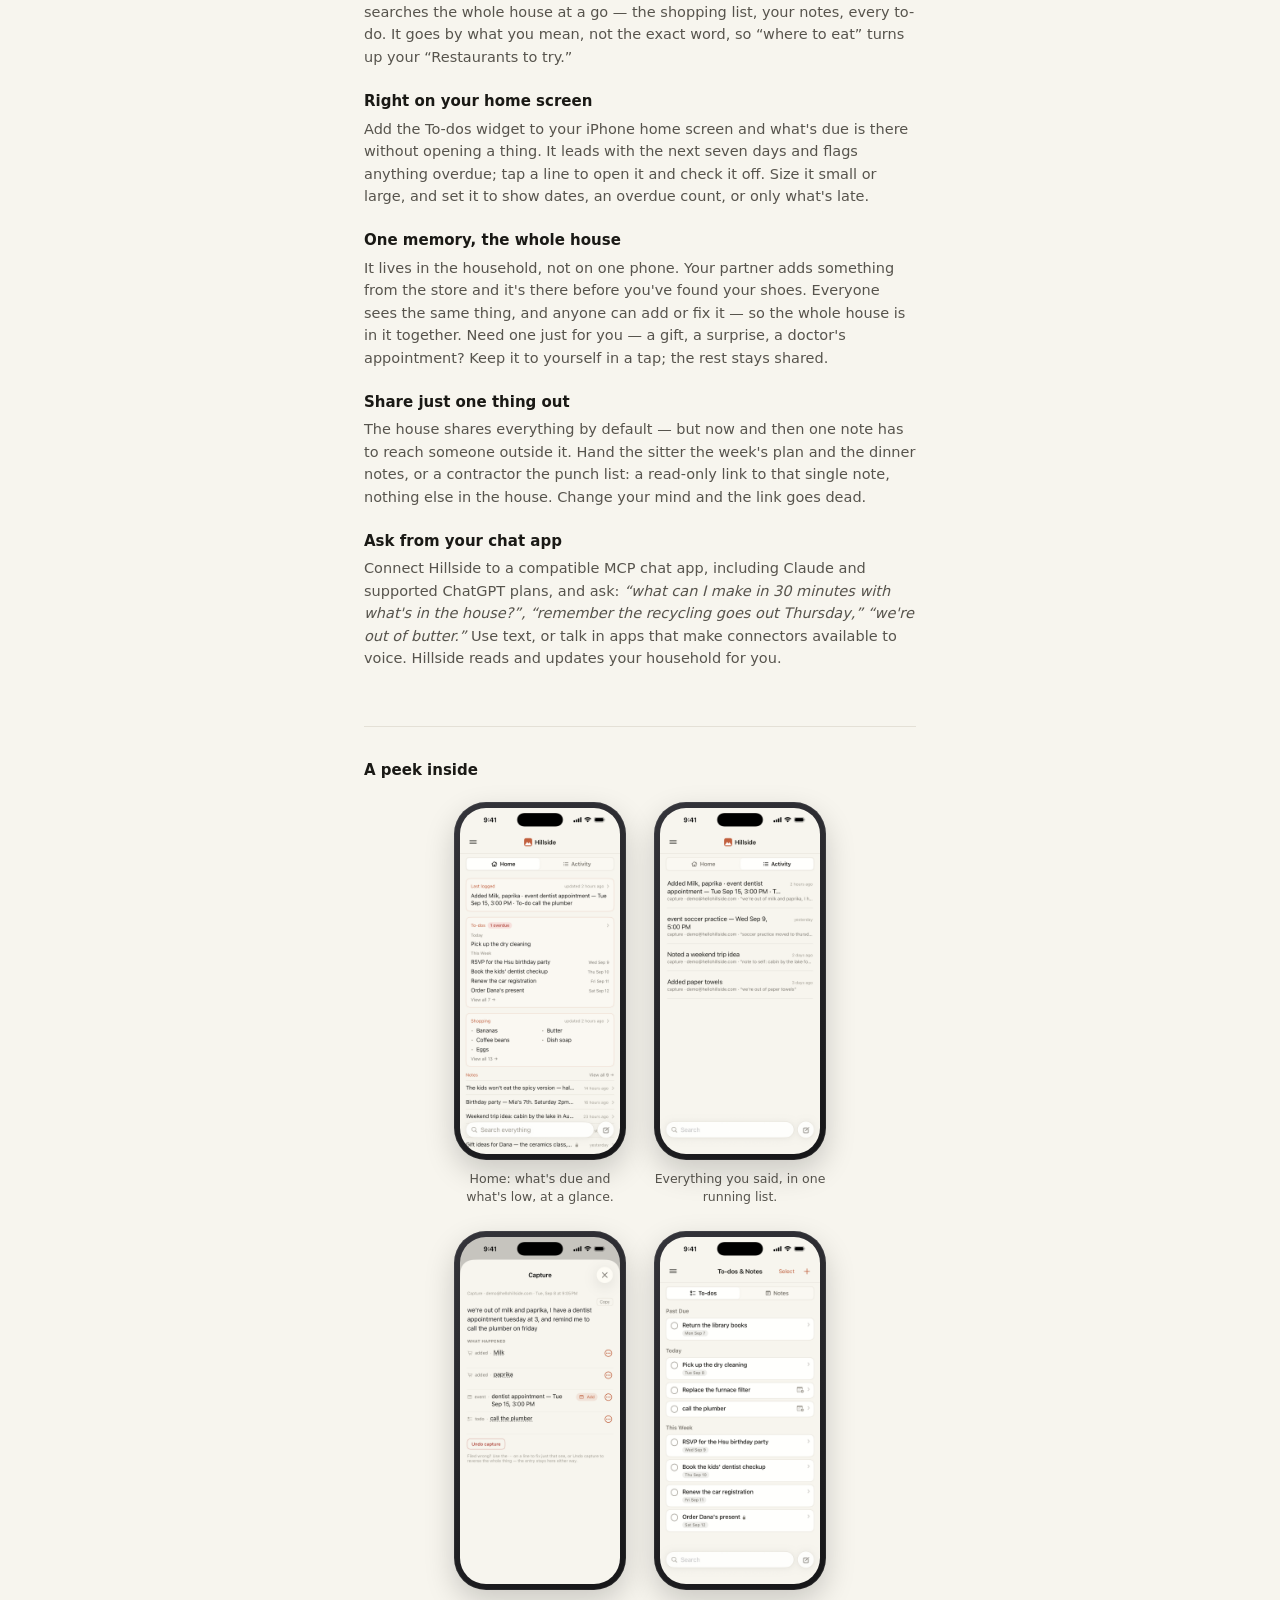
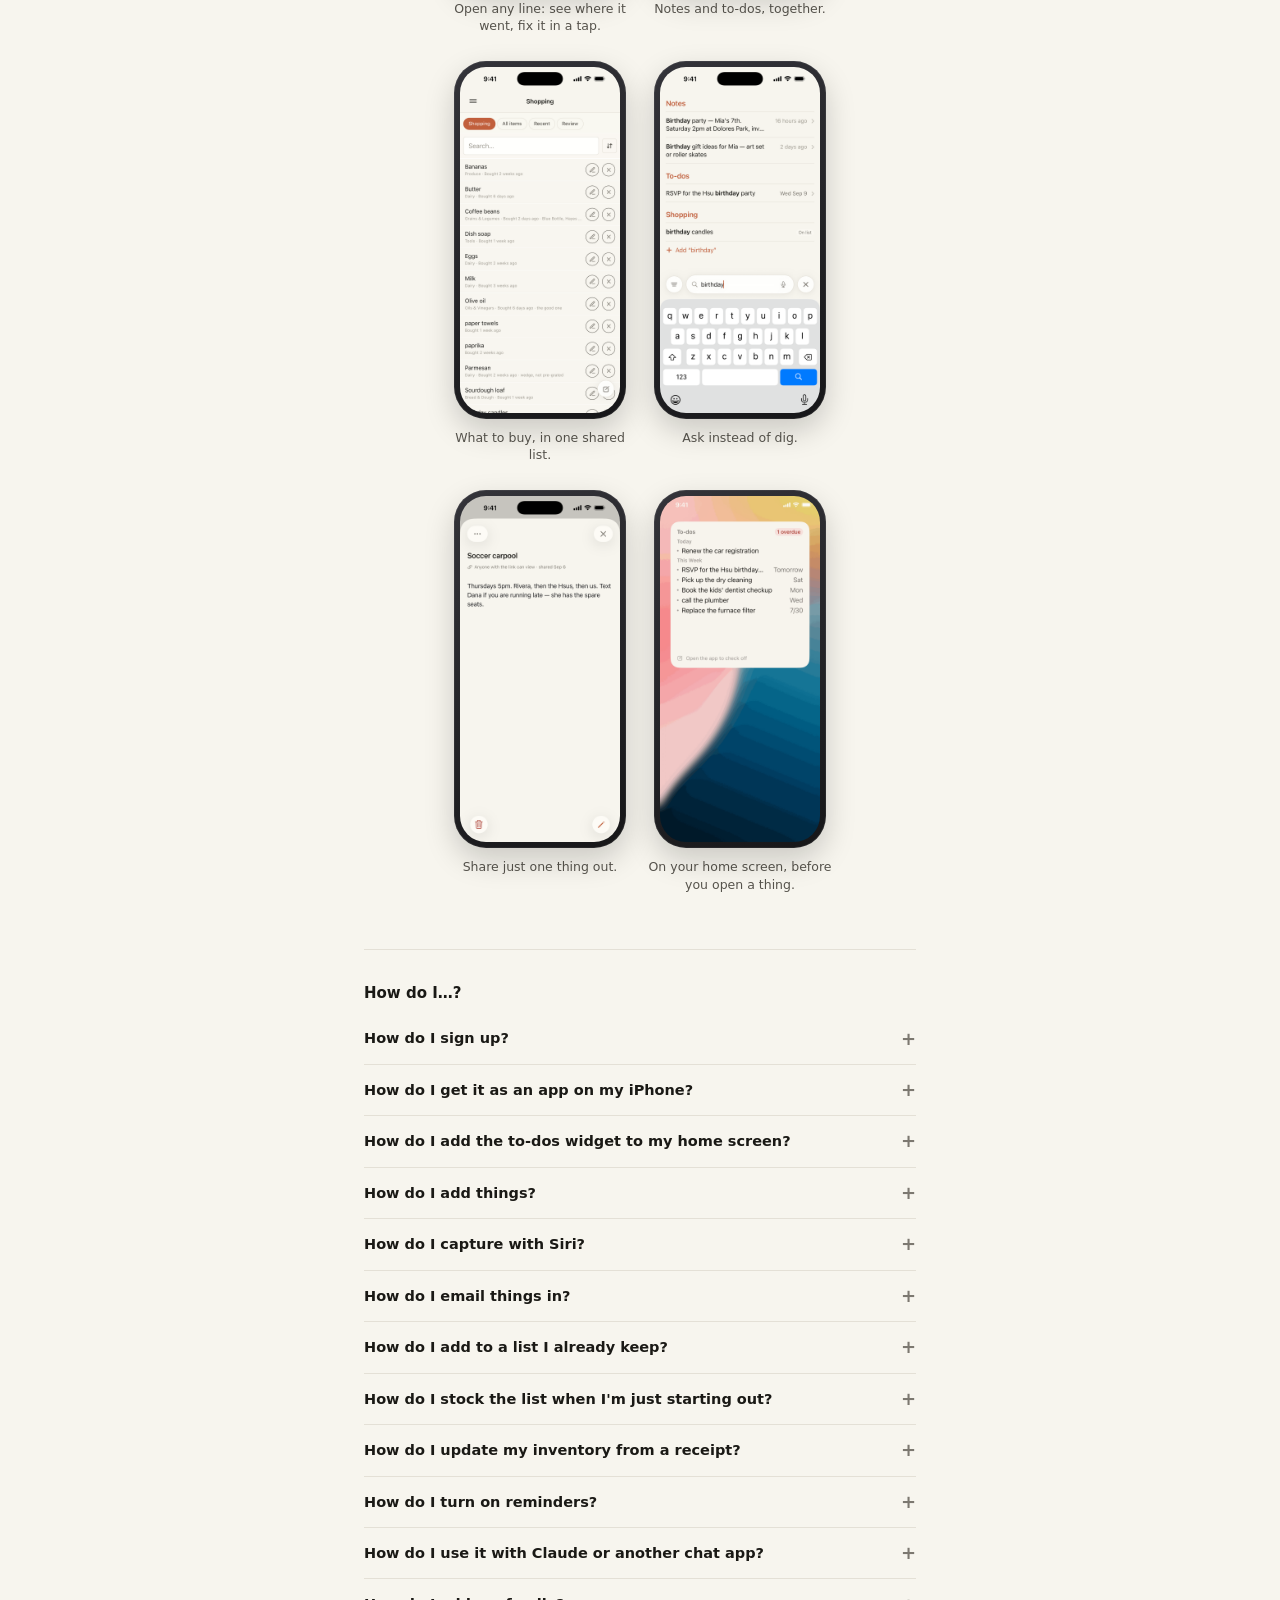
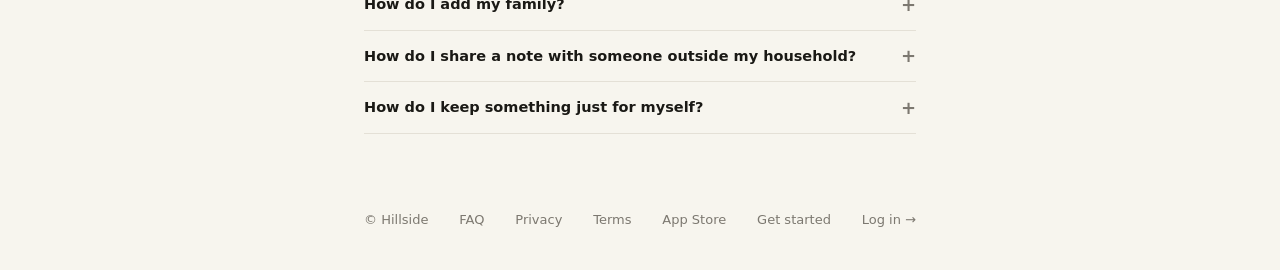
==== commit ec930965: "Name the household as the sharing unit in the hero "Everyone you share with ... anyone can add" clai" ====
--- a/index.html
+++ b/index.html
@@ -51,7 +51,7 @@
         <p class="lede">
           Notes, to-dos, shopping items, forwarded emails, receipt photos —
           Hillside reads each one and puts it where you'll look for it later.
-          Everyone you share with sees the same thing, and anyone can add.
+          Everyone in the house sees the same thing, and anyone can add.
           Nothing to set up, no system to keep up.
         </p>
         <div class="hero-cta">
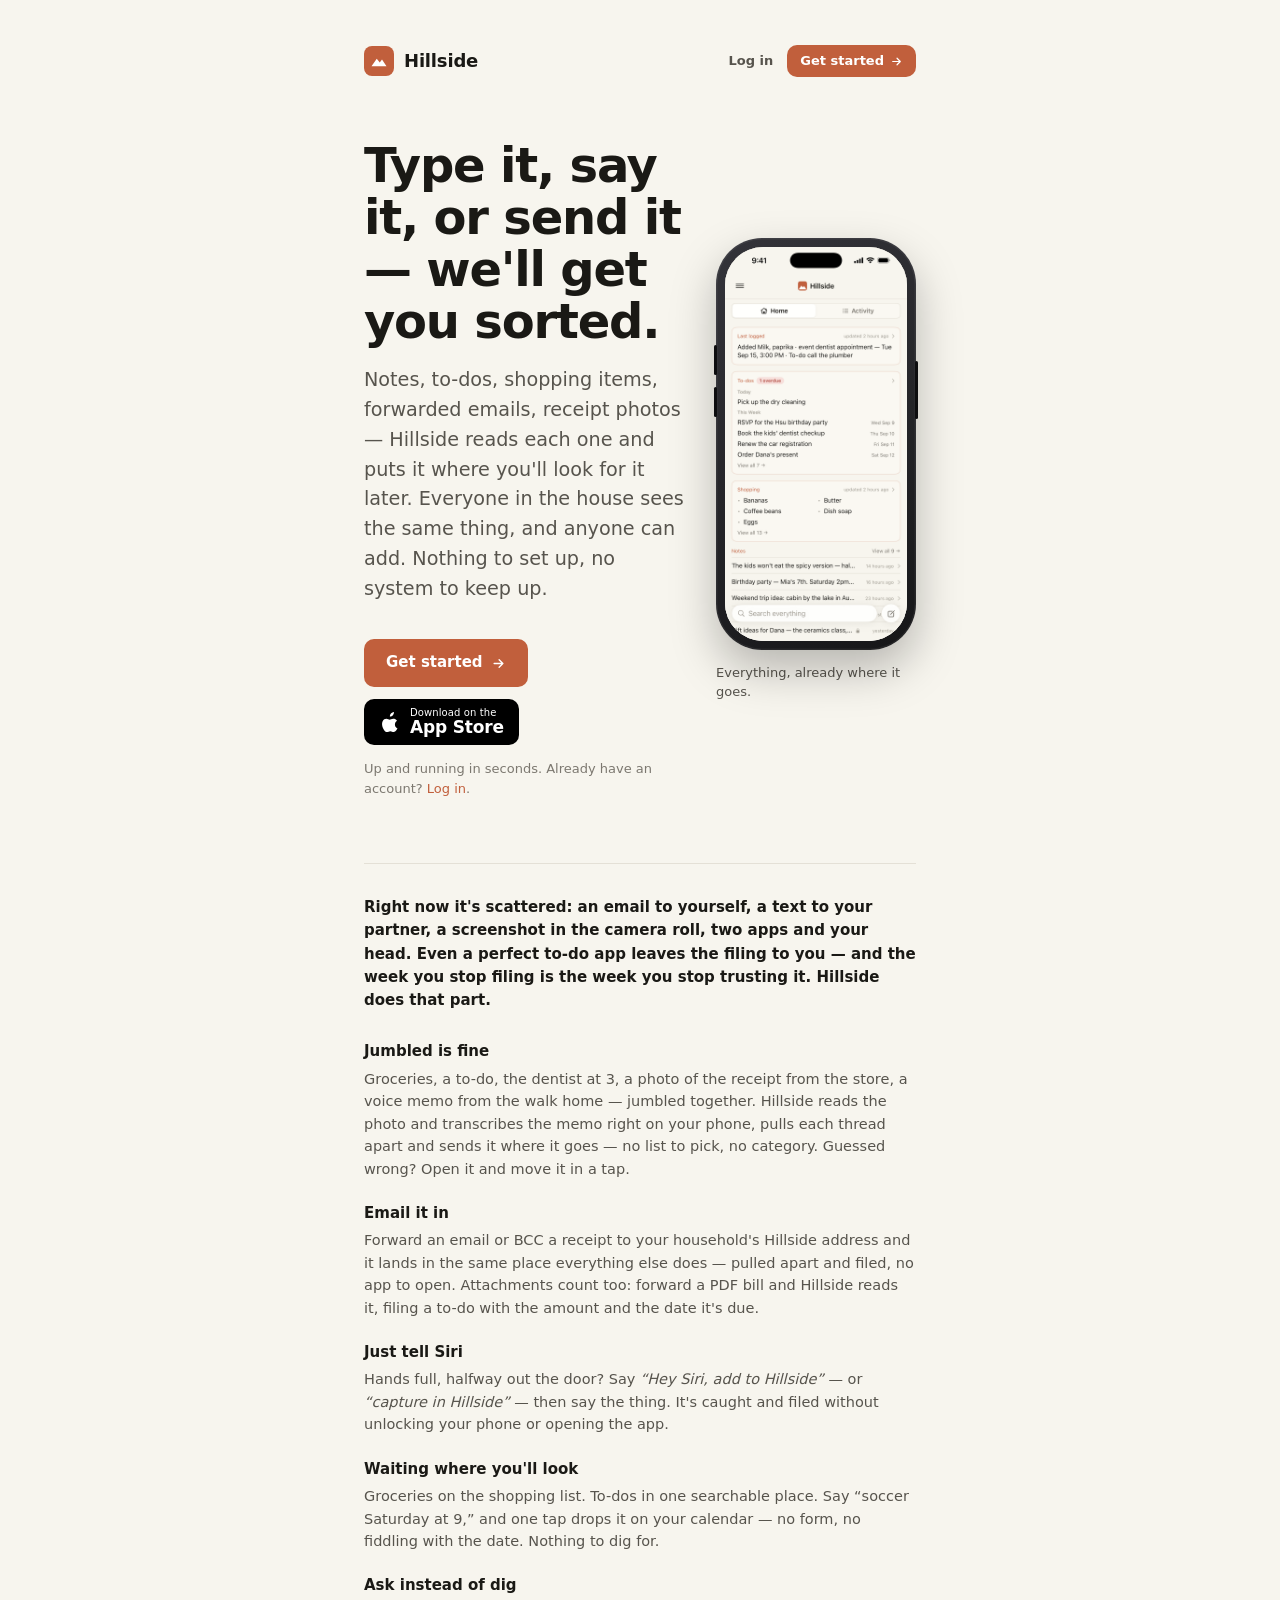
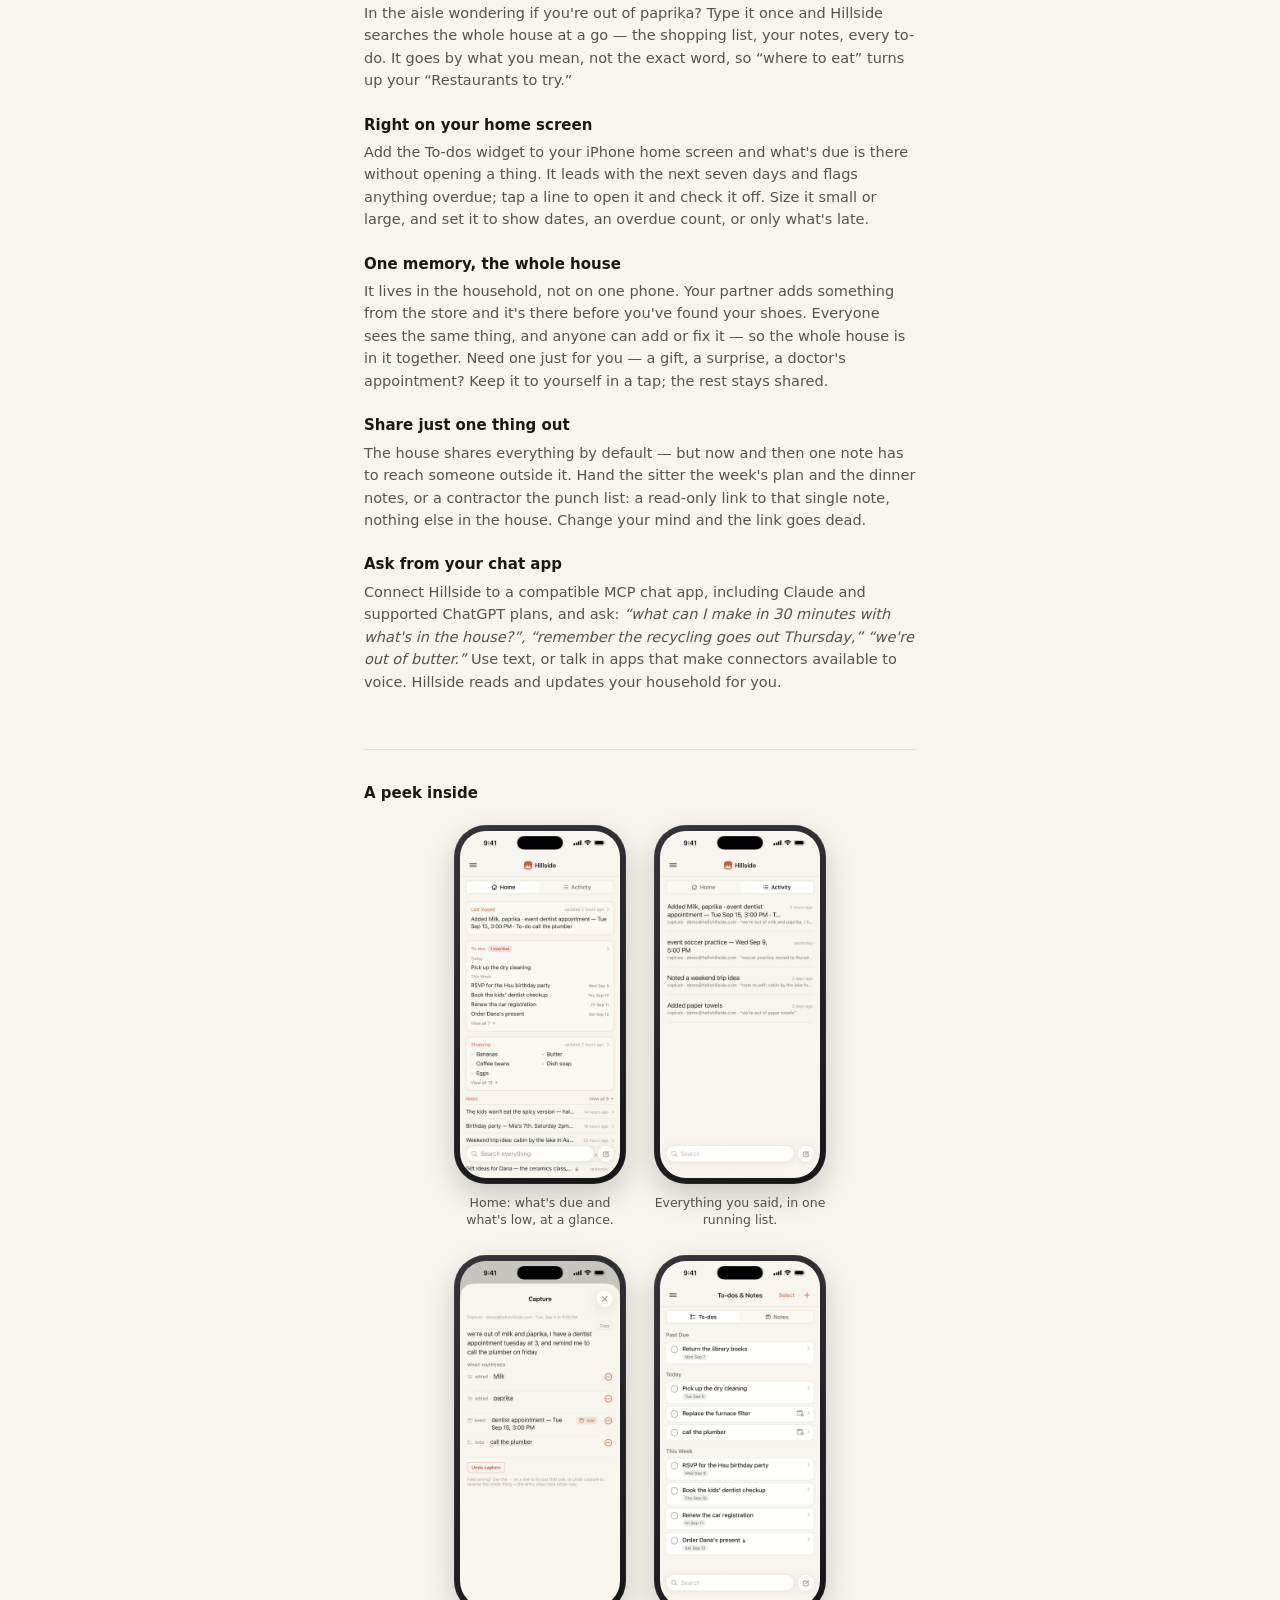
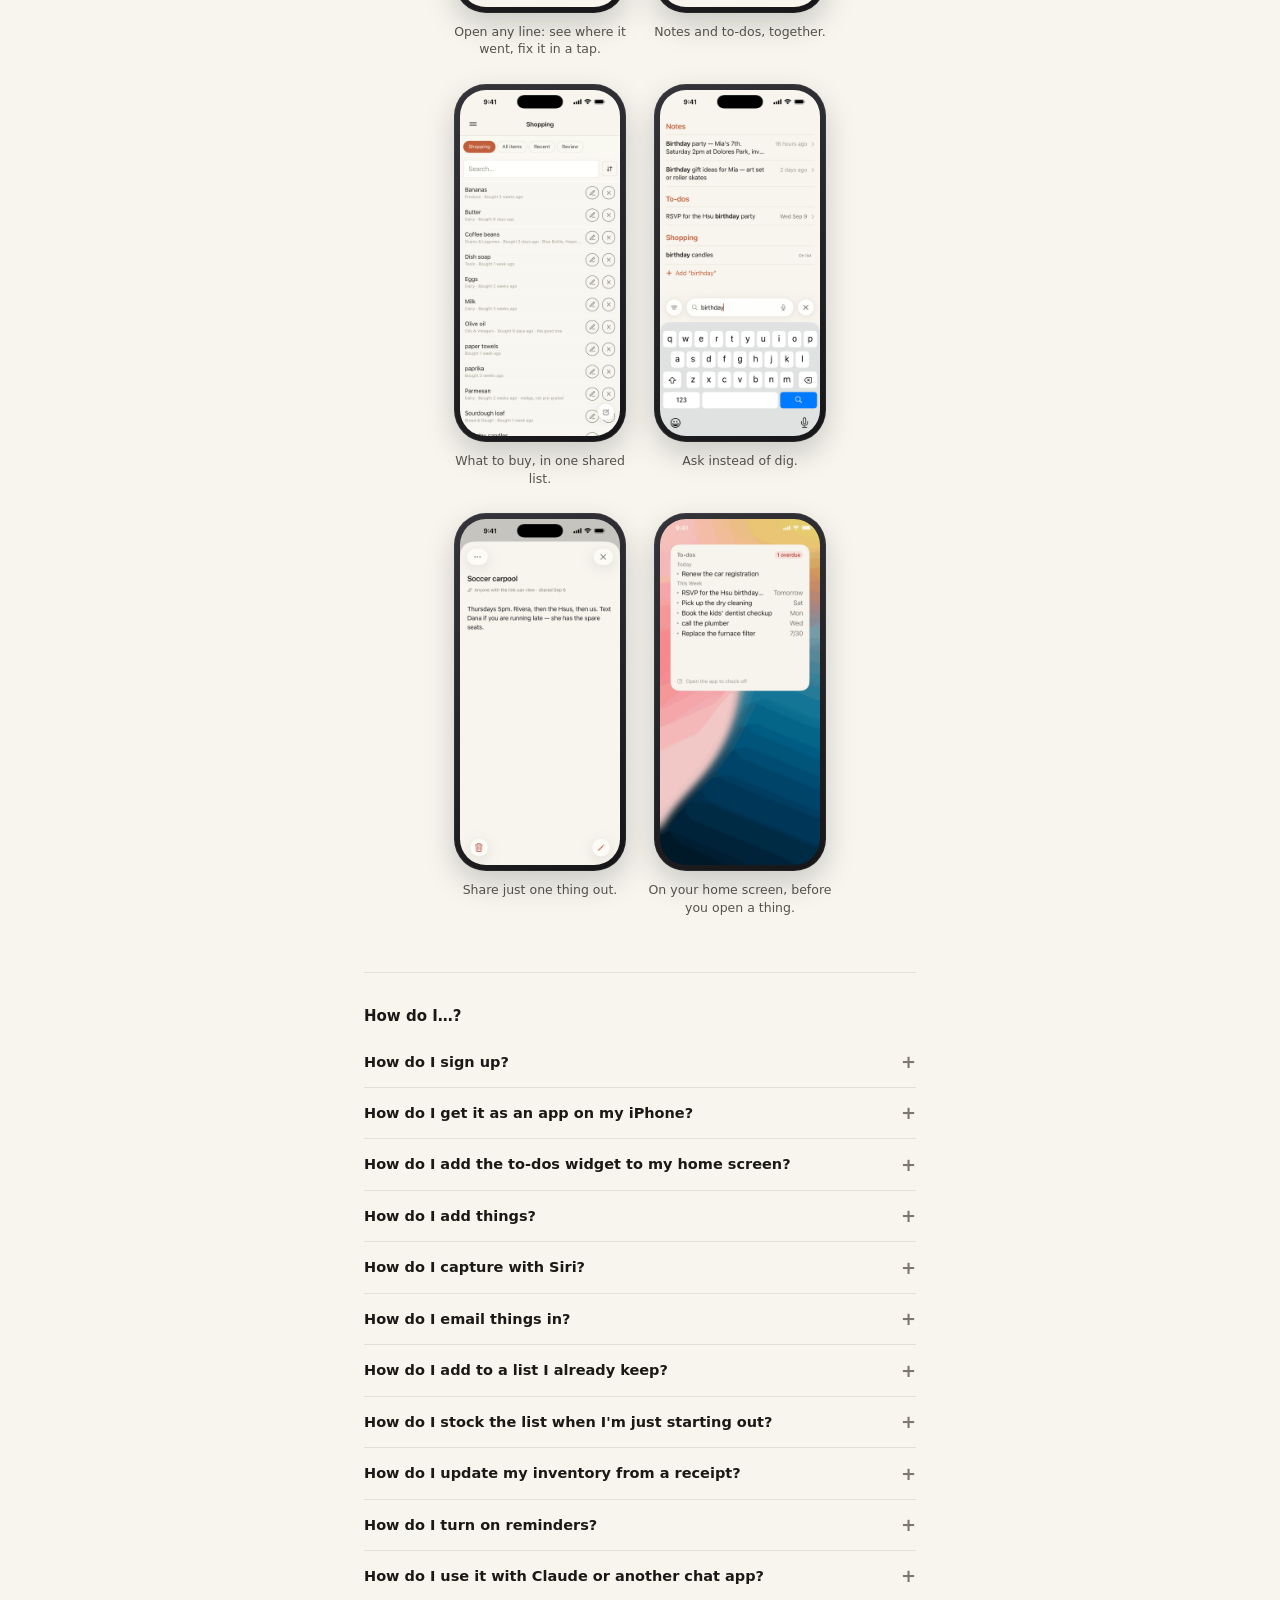
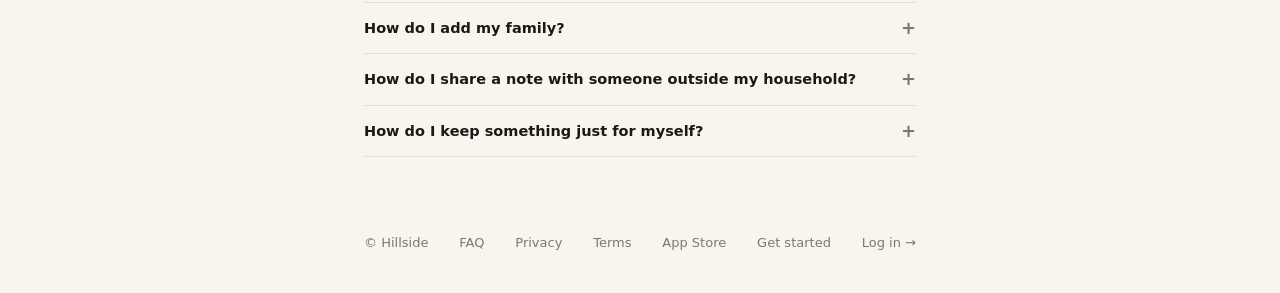
==== commit 585112b1: "Use the habits people recognise in the scatter list "A few texts, a screenshot, an email you starred" ====
--- a/index.html
+++ b/index.html
@@ -98,7 +98,7 @@
     </section>
 
     <section class="features">
-      <p class="features-lead">Right now it's scattered: a few texts, a screenshot, an email you starred, two apps and your head. Even a perfect to-do app leaves the filing to you — and the week you stop filing is the week you stop trusting it. Hillside does that part.</p>
+      <p class="features-lead">Right now it's scattered: an email to yourself, a text to your partner, a screenshot in the camera roll, two apps and your head. Even a perfect to-do app leaves the filing to you — and the week you stop filing is the week you stop trusting it. Hillside does that part.</p>
       <div class="feature">
         <h3>Jumbled is fine</h3>
         <p>Groceries, a to-do, the dentist at 3, a photo of the receipt from the
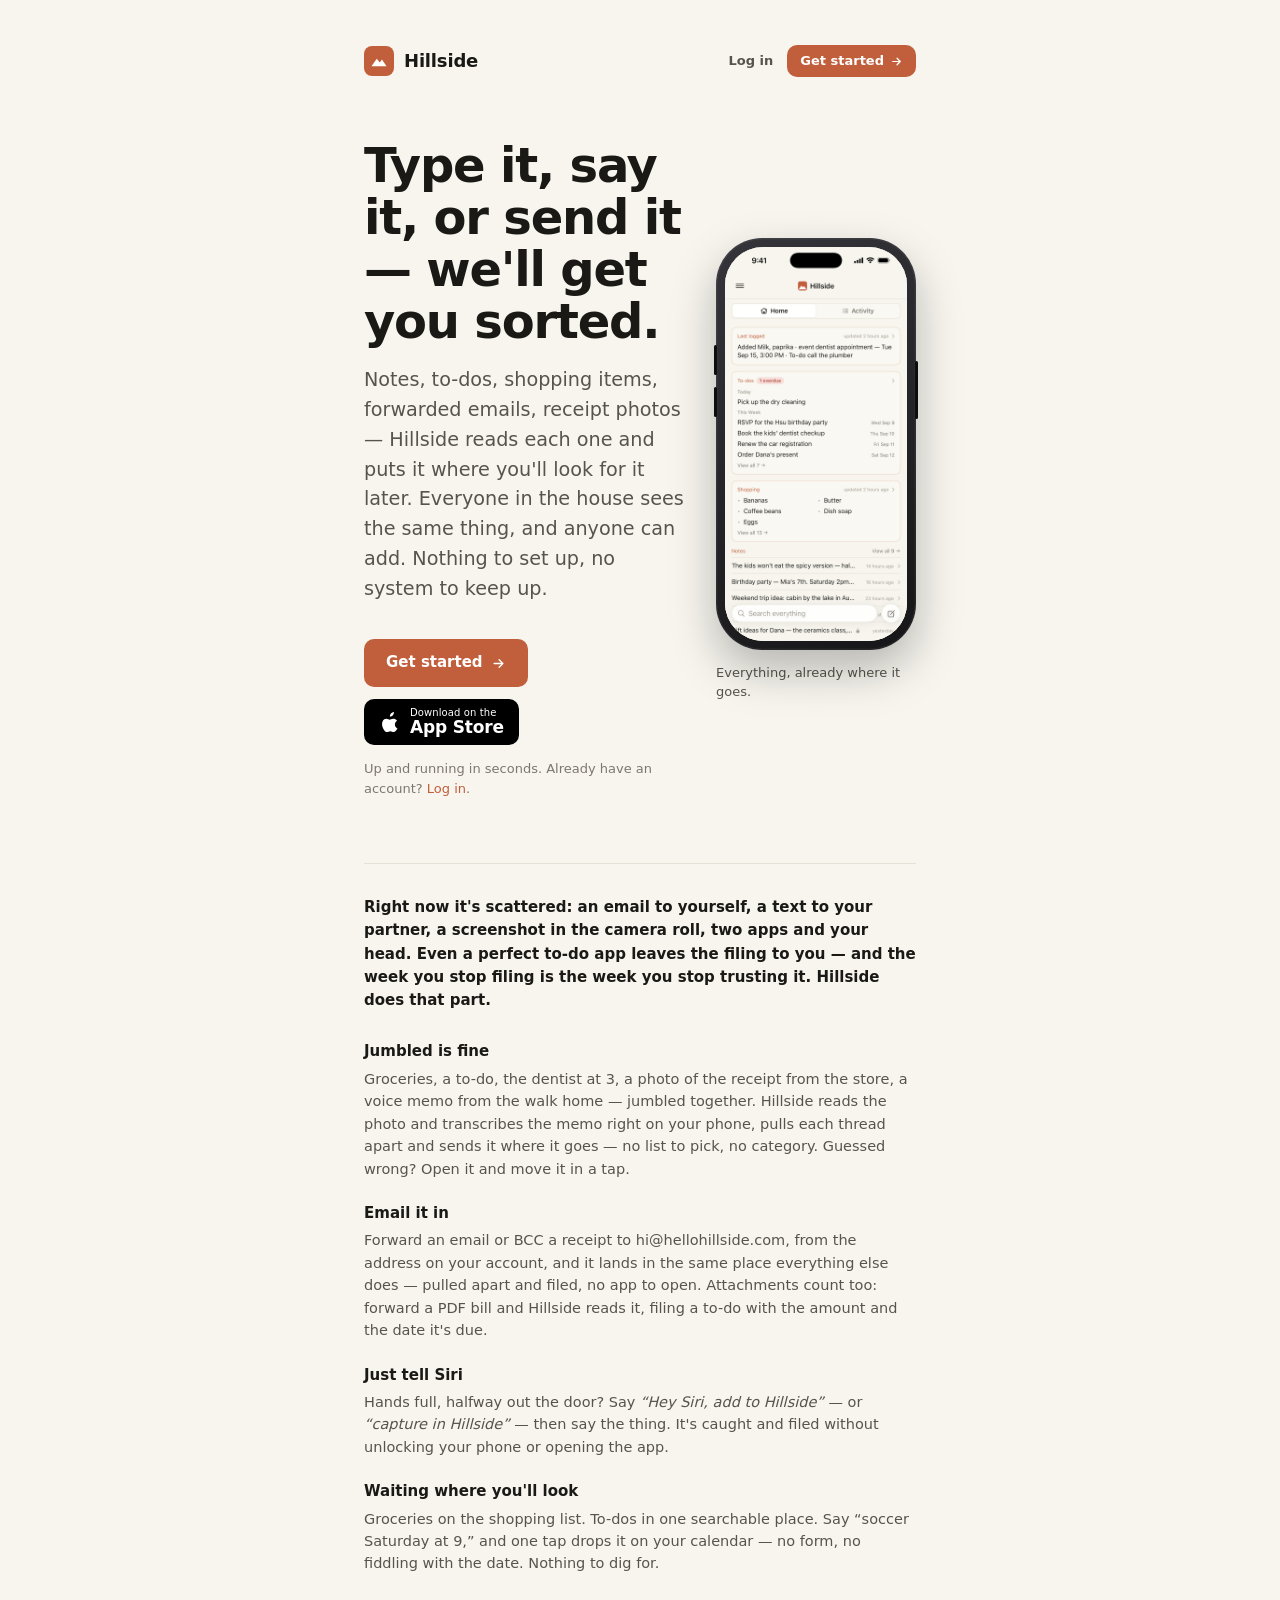
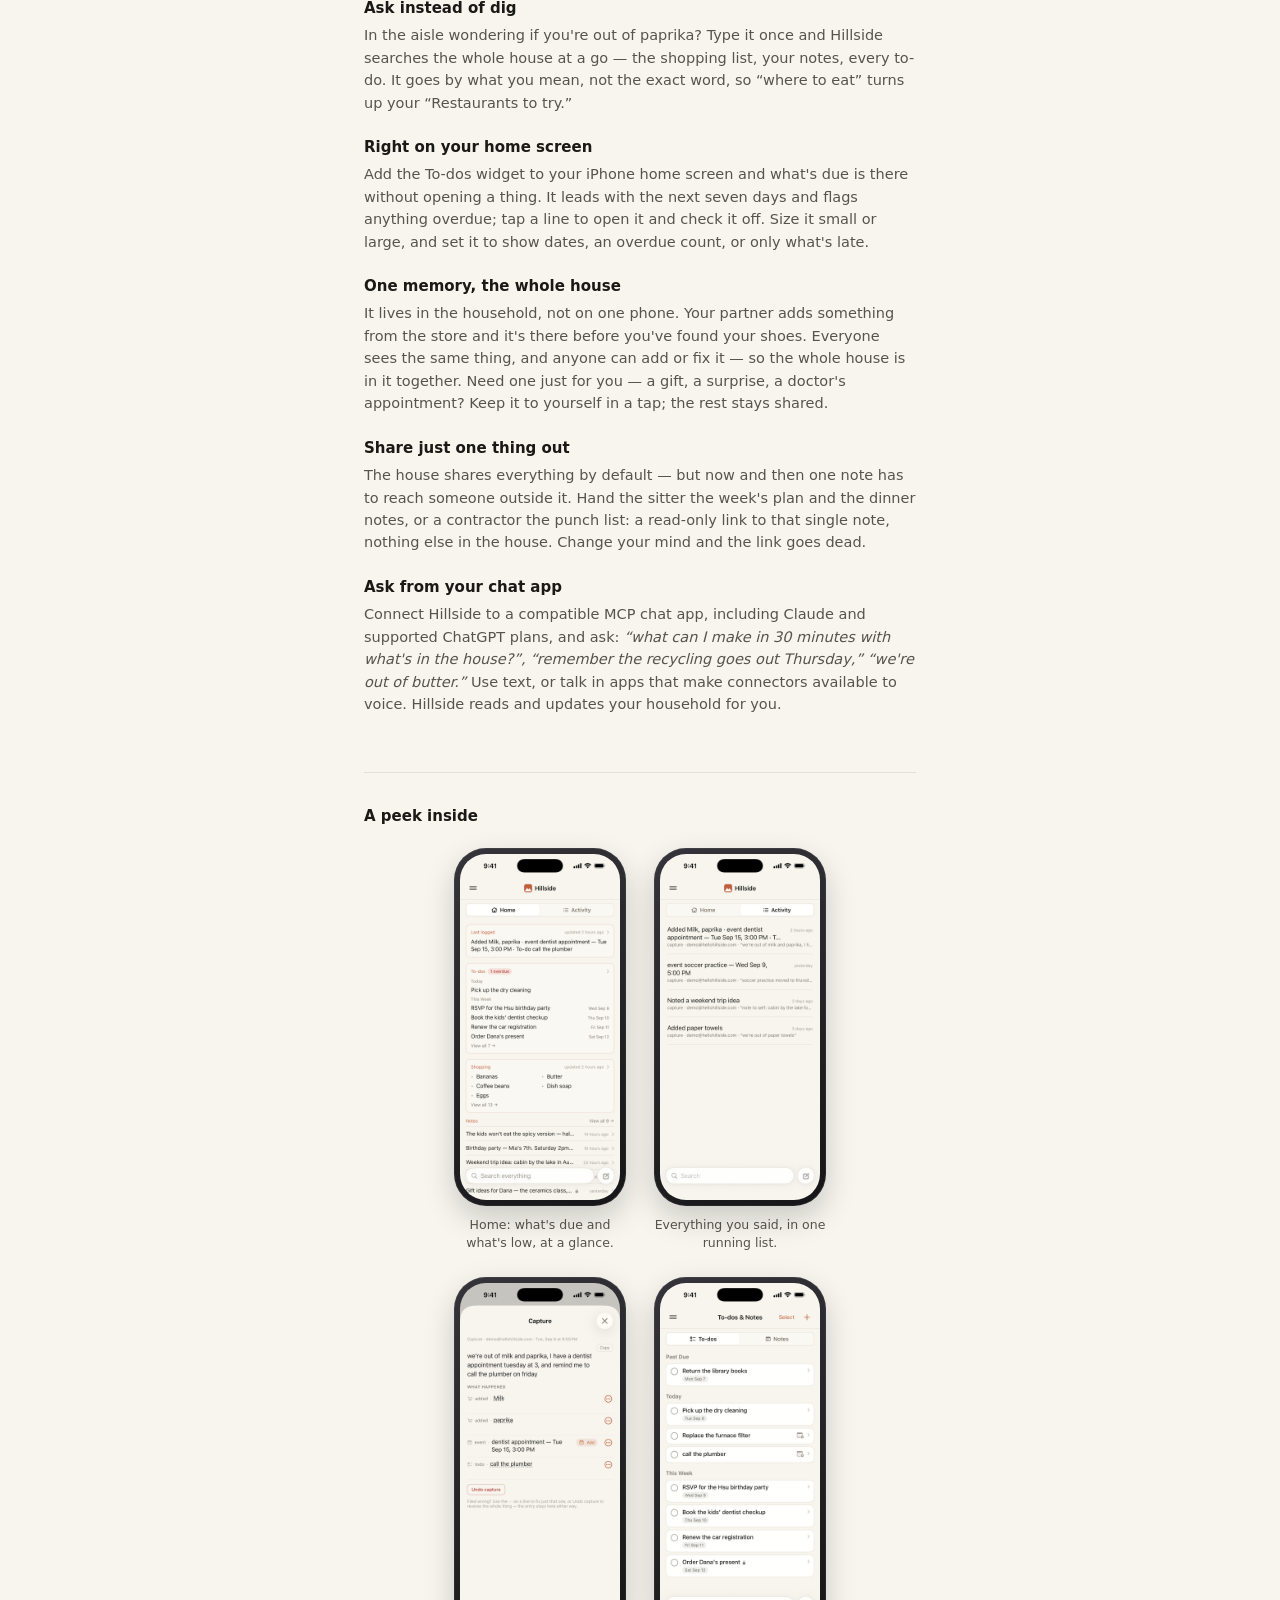
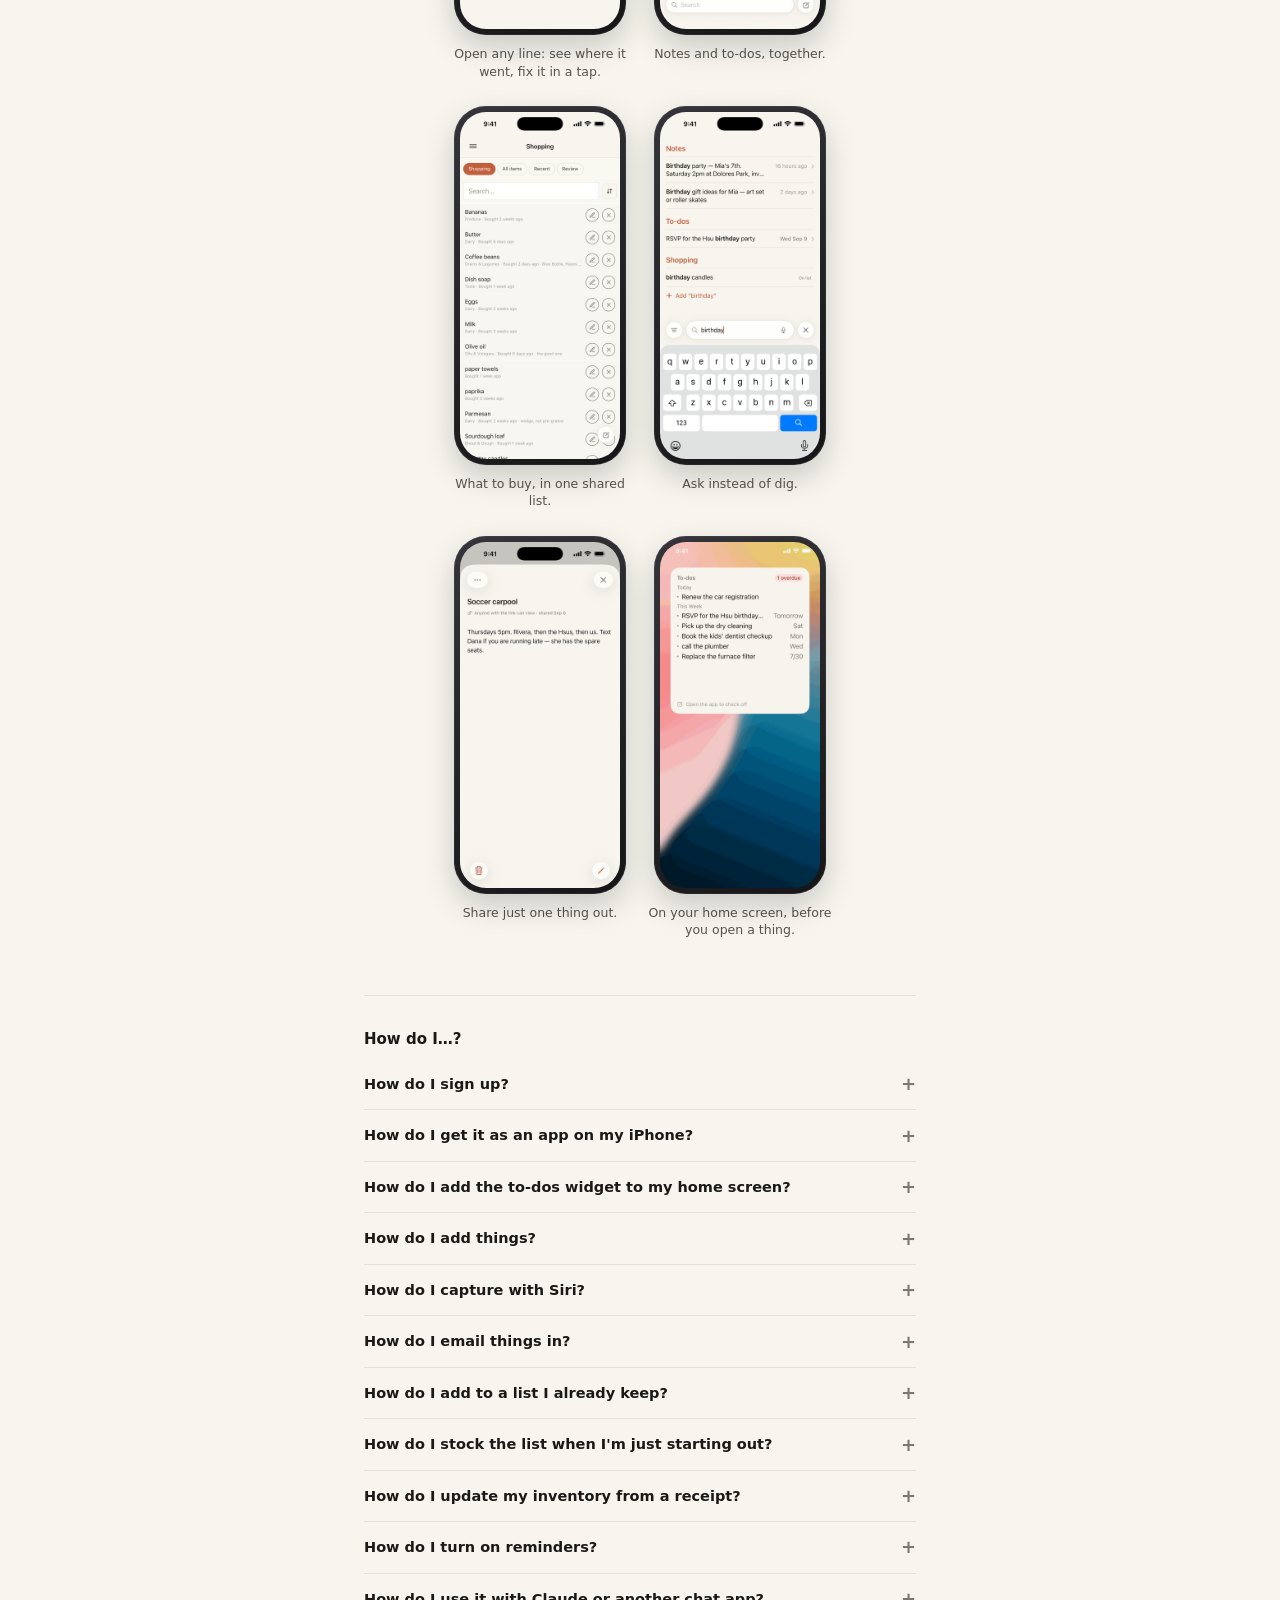
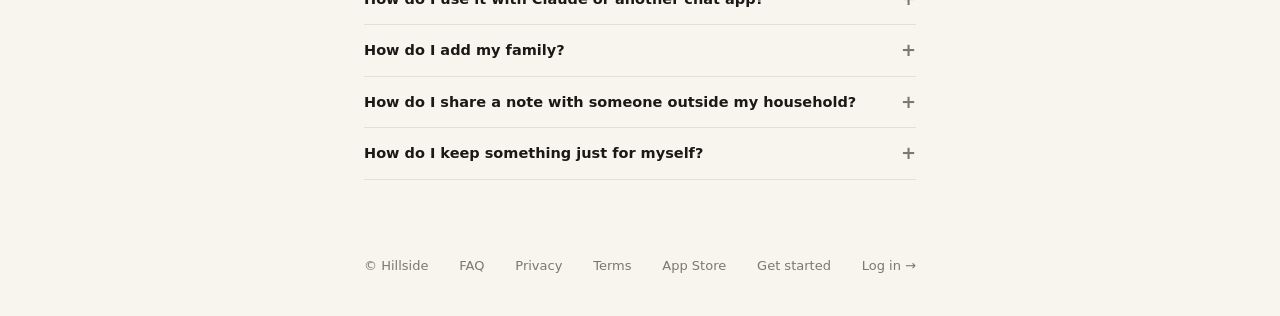
==== commit 12dbdbd3: "Say the real email-capture address, not a per-household one The FAQ and the home page both told peop" ====
--- a/index.html
+++ b/index.html
@@ -109,11 +109,11 @@
       </div>
       <div class="feature">
         <h3>Email it in</h3>
-        <p>Forward an email or BCC a receipt to your household's Hillside
-        address and it lands in the same place everything else does — pulled
-        apart and filed, no app to open. Attachments count too: forward a PDF
-        bill and Hillside reads it, filing a to-do with the amount and the date
-        it's due.</p>
+        <p>Forward an email or BCC a receipt to hi@hellohillside.com, from the
+        address on your account, and it lands in the same place everything else
+        does — pulled apart and filed, no app to open. Attachments count too:
+        forward a PDF bill and Hillside reads it, filing a to-do with the amount
+        and the date it's due.</p>
       </div>
       <div class="feature">
         <h3>Just tell Siri</h3>
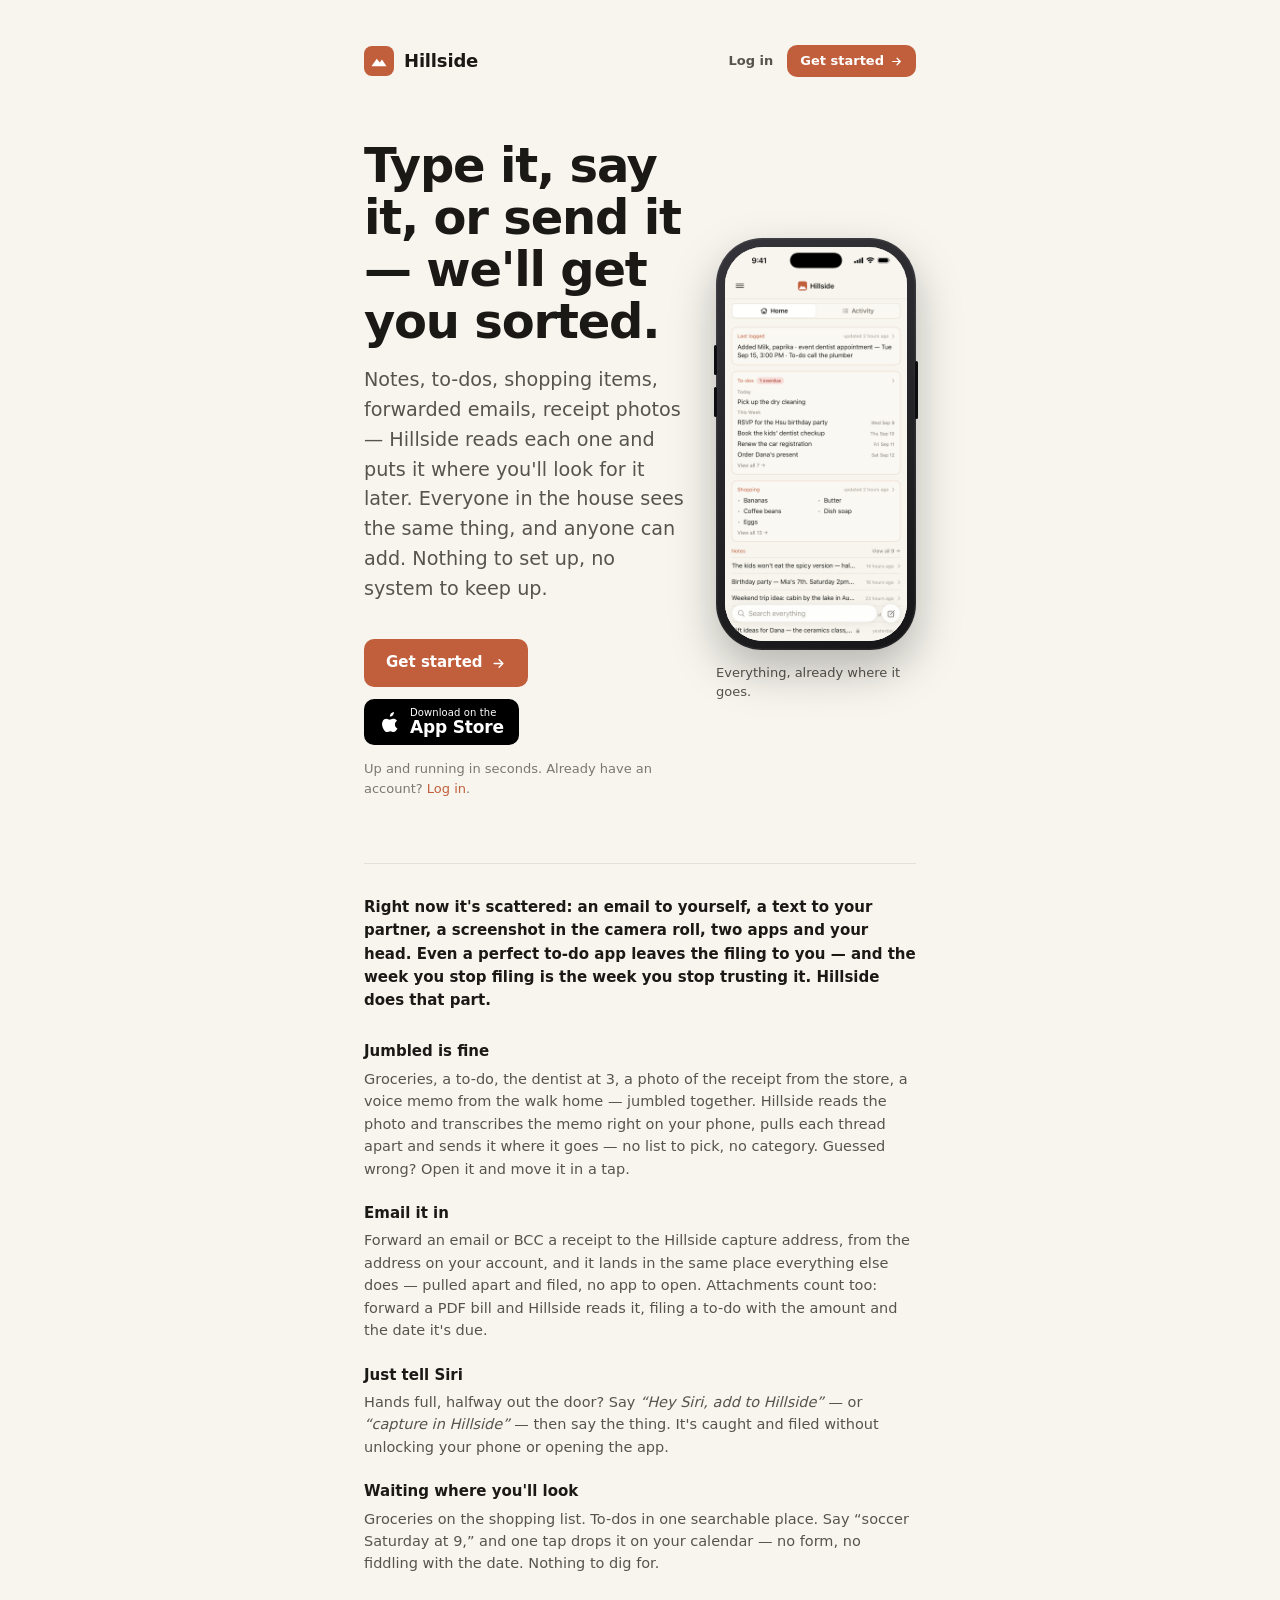
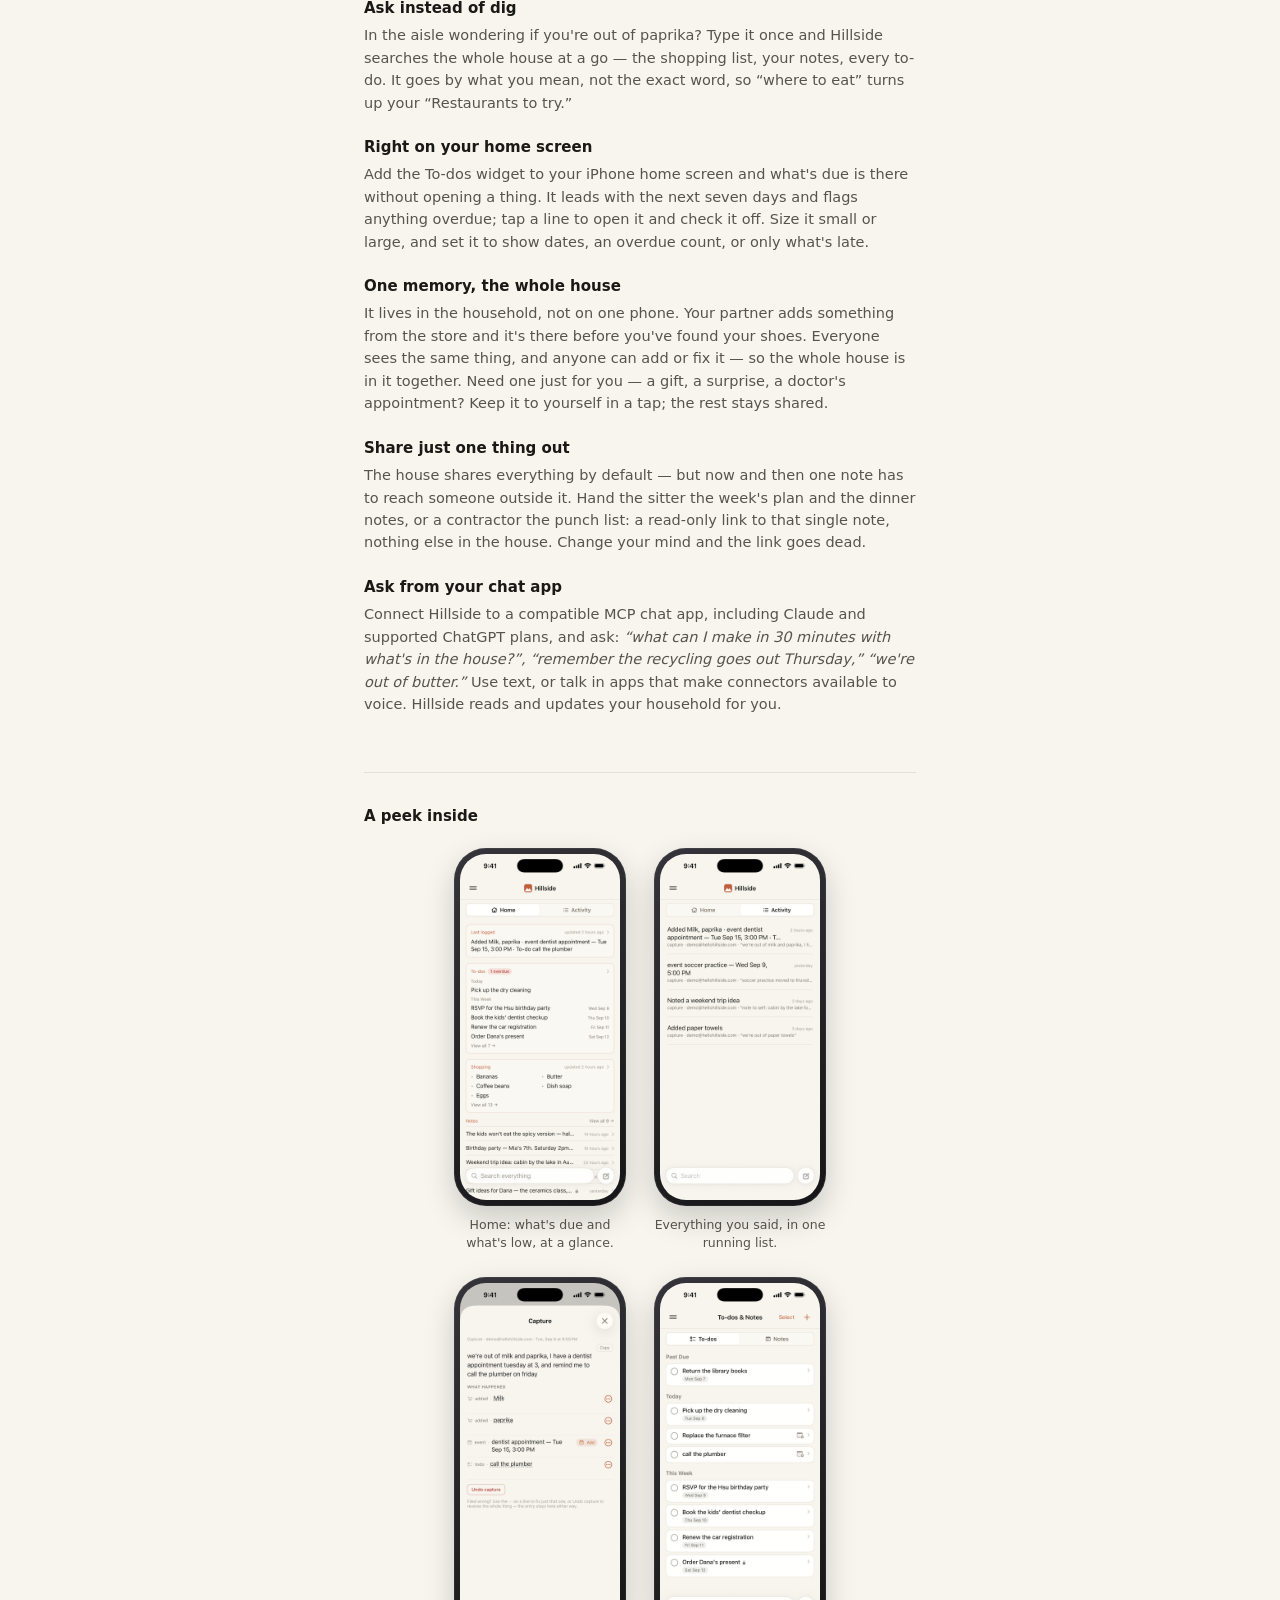
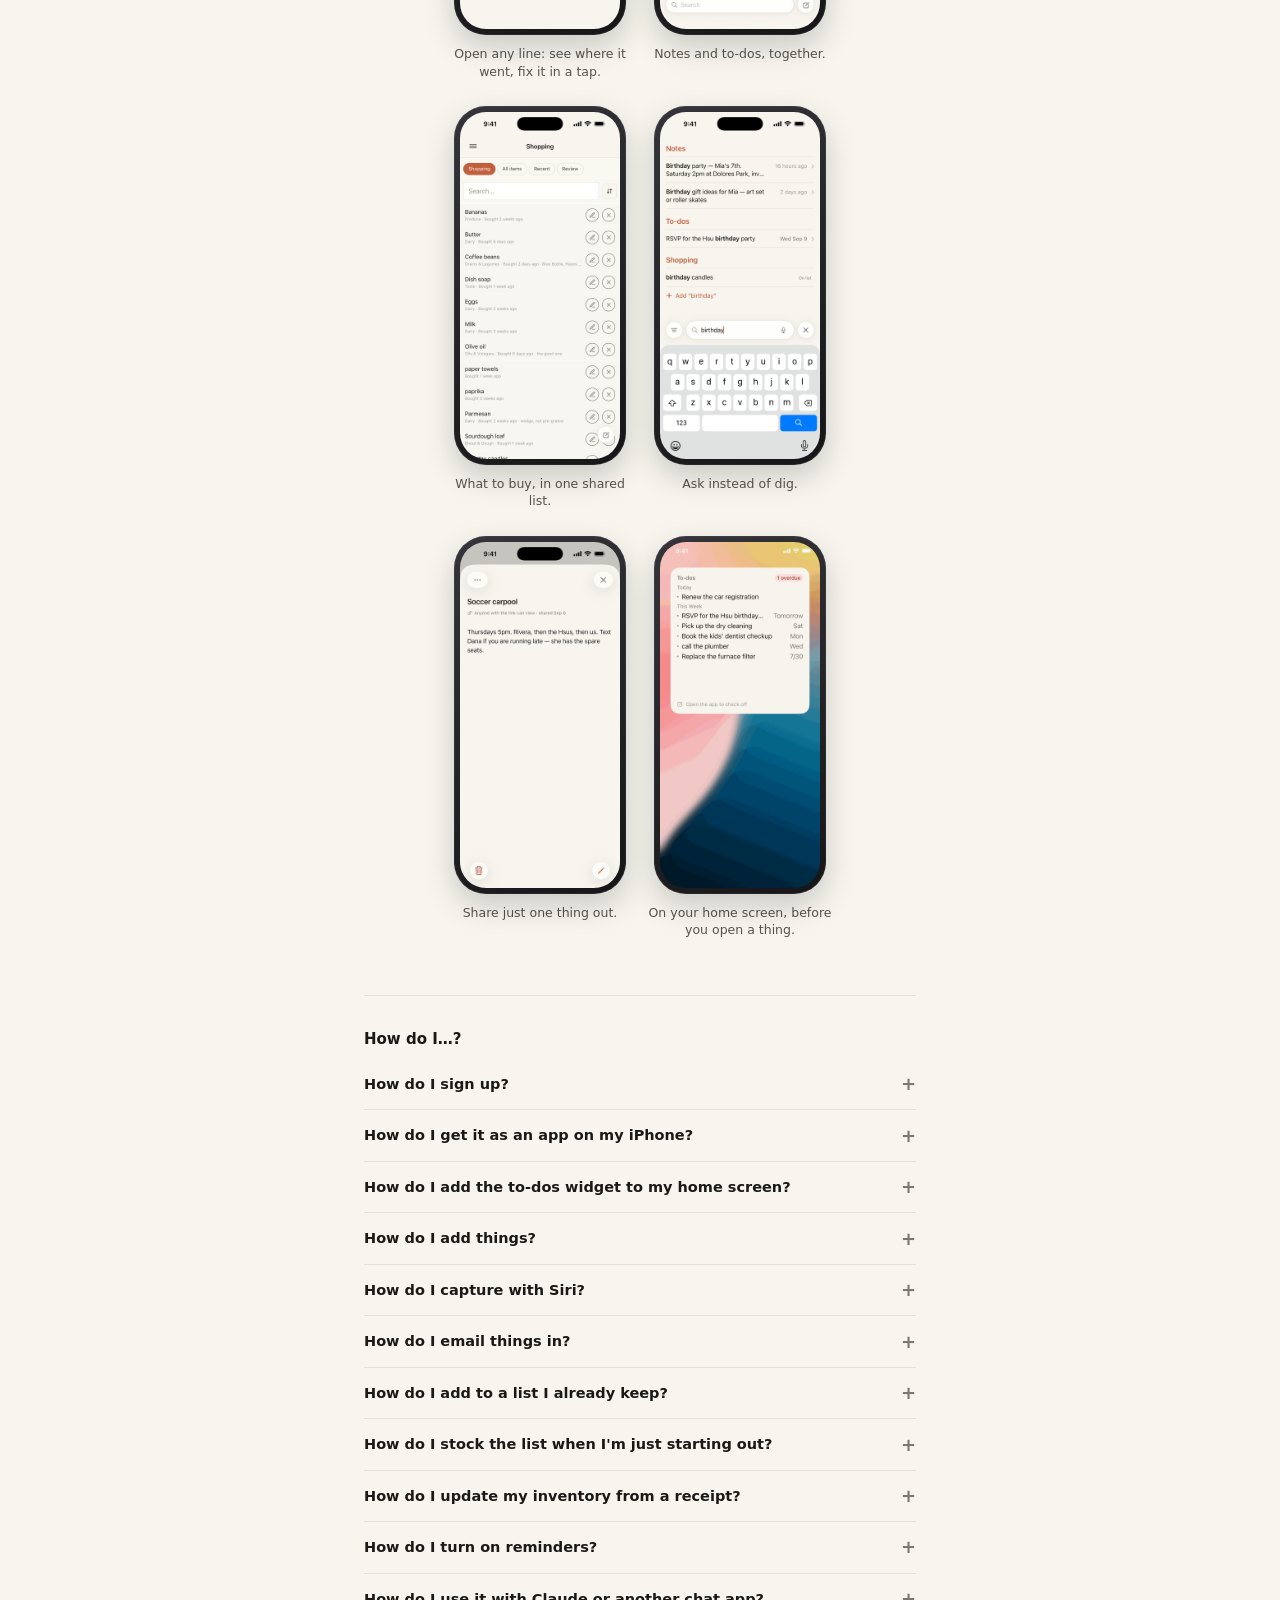
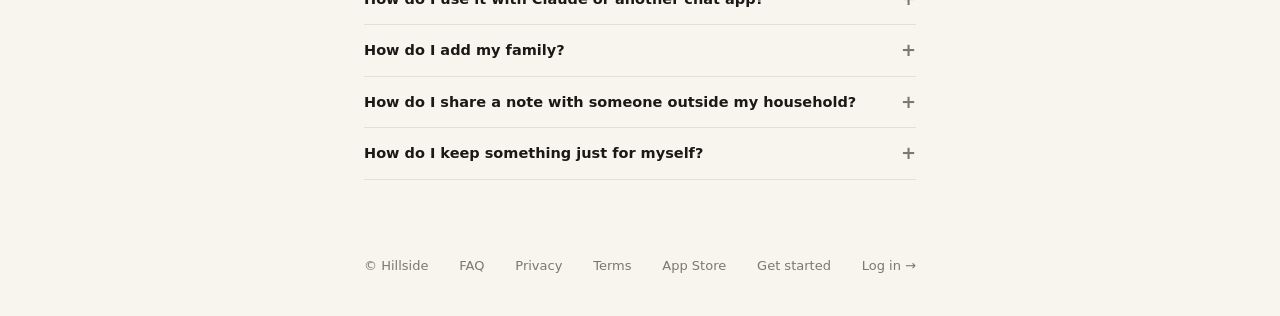
==== commit 912ff831: "Keep the capture address off the public site Printing the inbound address in page text hands it to s" ====
--- a/index.html
+++ b/index.html
@@ -109,11 +109,11 @@
       </div>
       <div class="feature">
         <h3>Email it in</h3>
-        <p>Forward an email or BCC a receipt to hi@hellohillside.com, from the
-        address on your account, and it lands in the same place everything else
-        does — pulled apart and filed, no app to open. Attachments count too:
-        forward a PDF bill and Hillside reads it, filing a to-do with the amount
-        and the date it's due.</p>
+        <p>Forward an email or BCC a receipt to the Hillside capture address,
+        from the address on your account, and it lands in the same place
+        everything else does — pulled apart and filed, no app to open.
+        Attachments count too: forward a PDF bill and Hillside reads it, filing
+        a to-do with the amount and the date it's due.</p>
       </div>
       <div class="feature">
         <h3>Just tell Siri</h3>
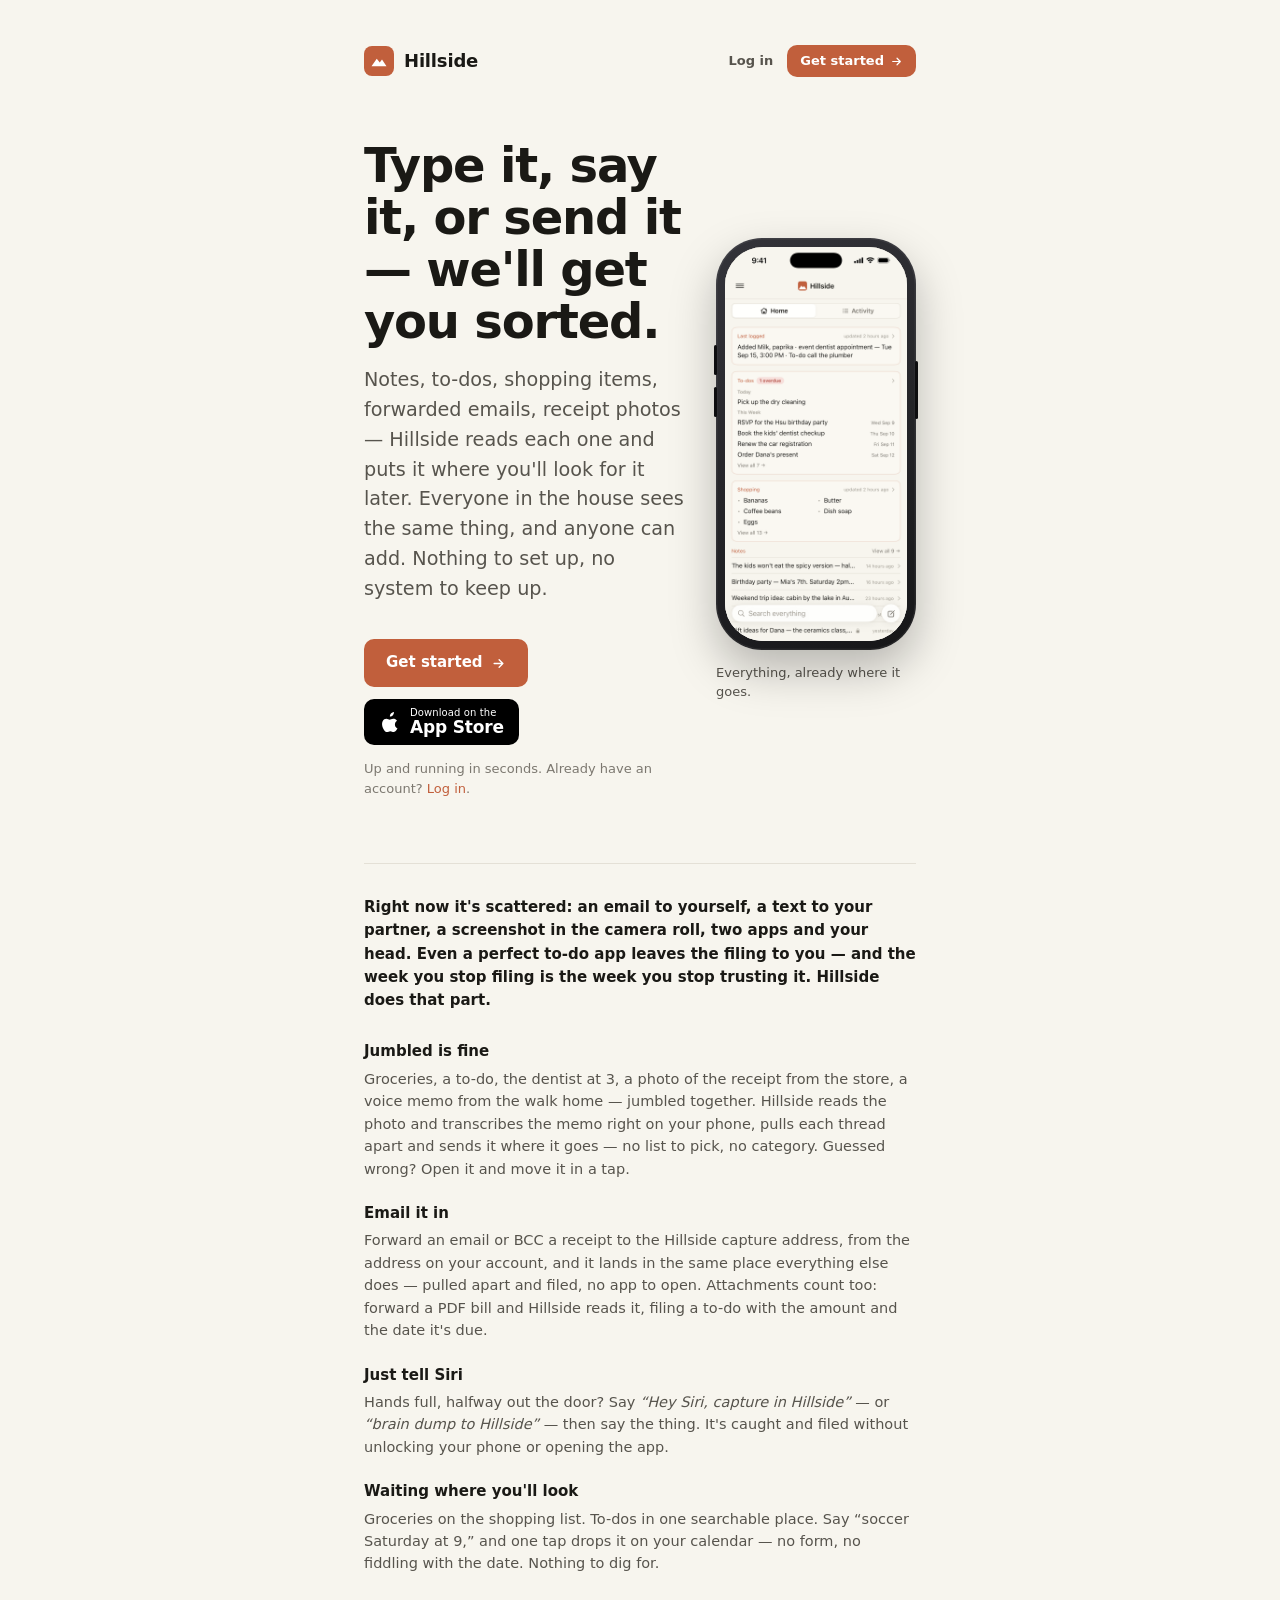
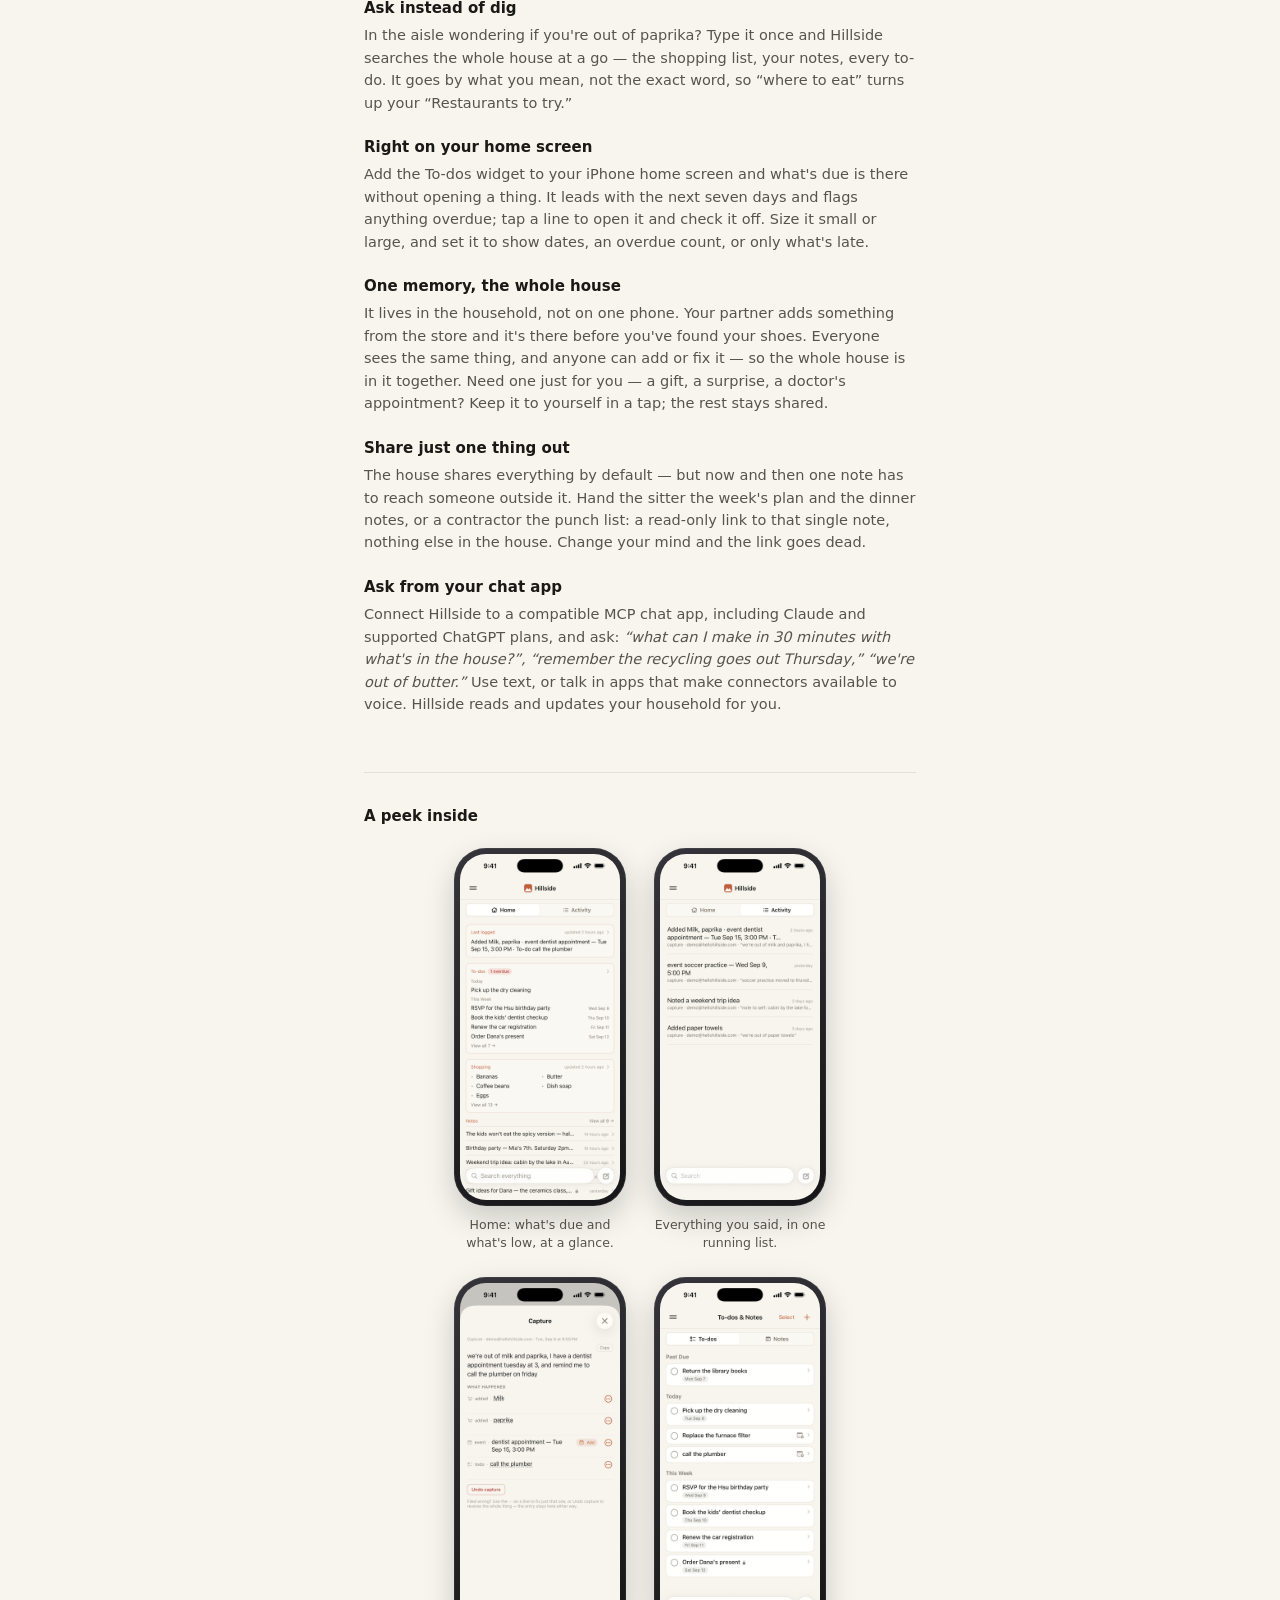
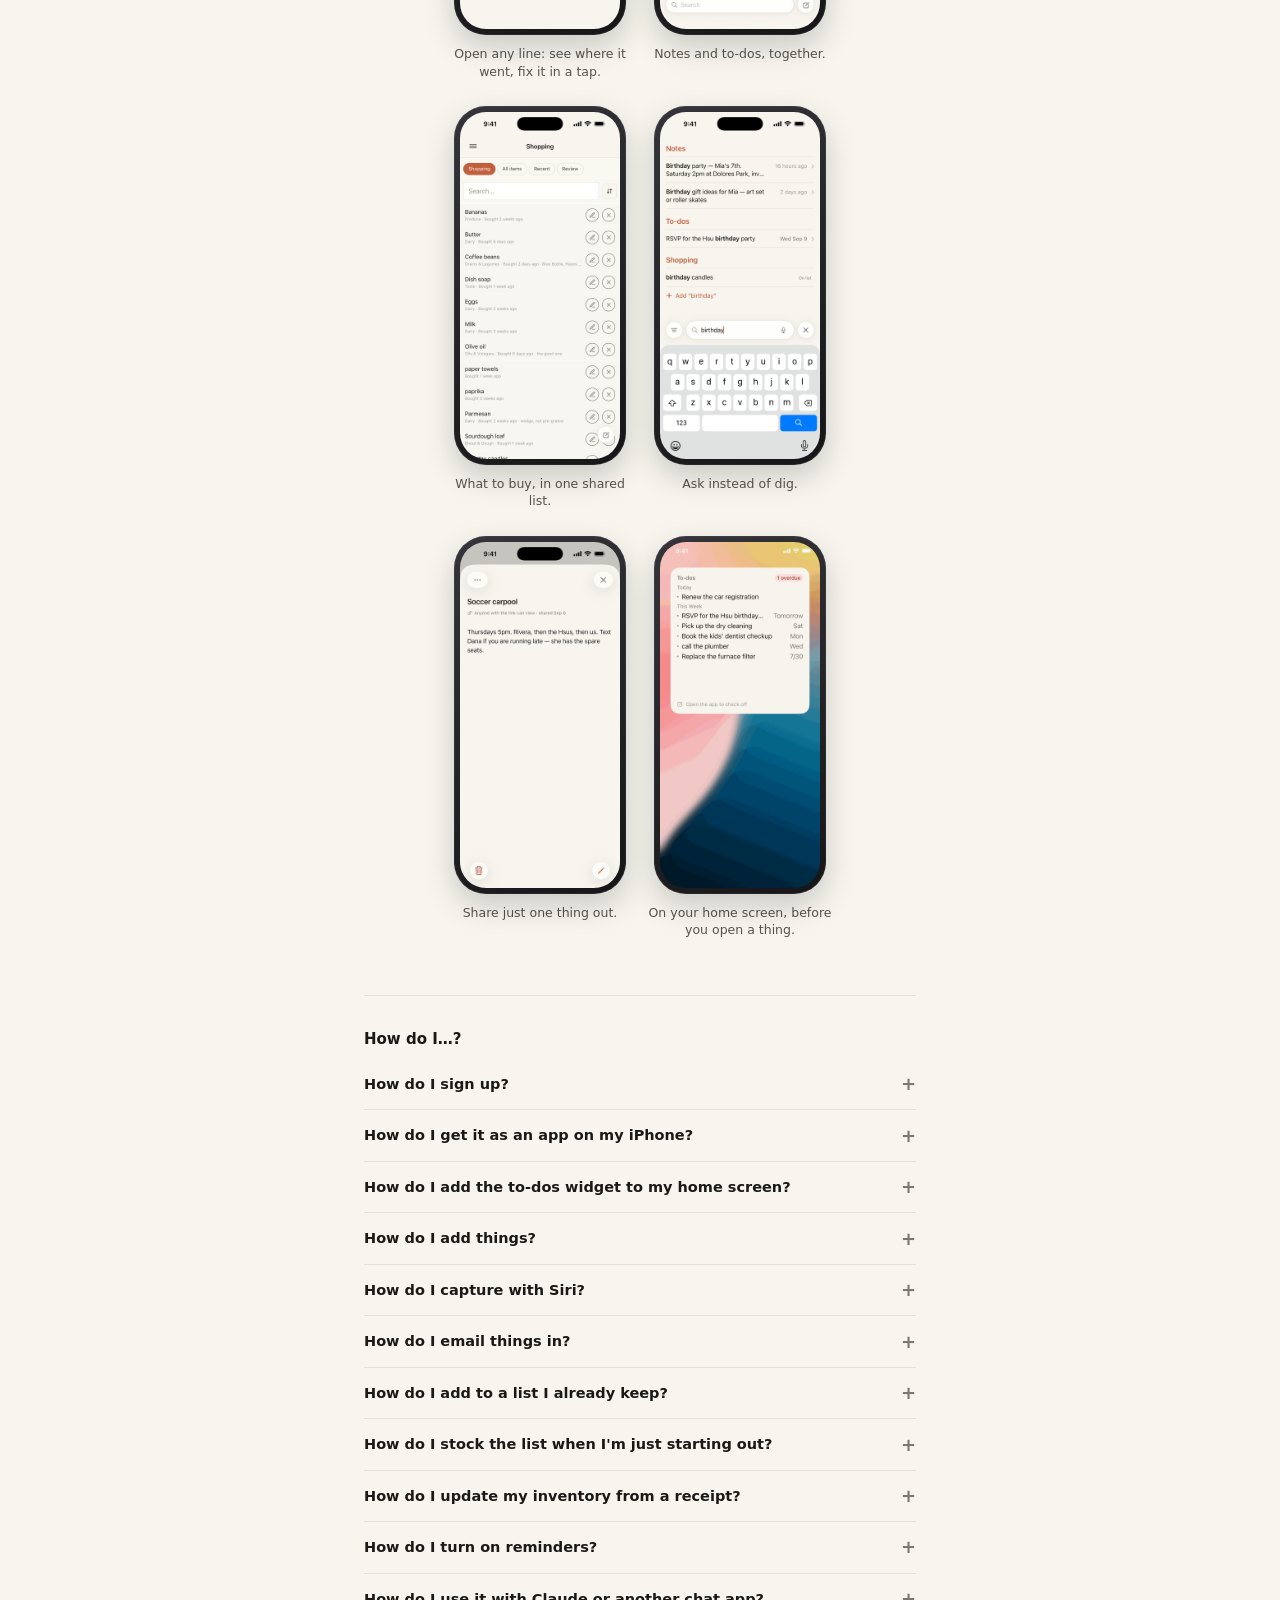
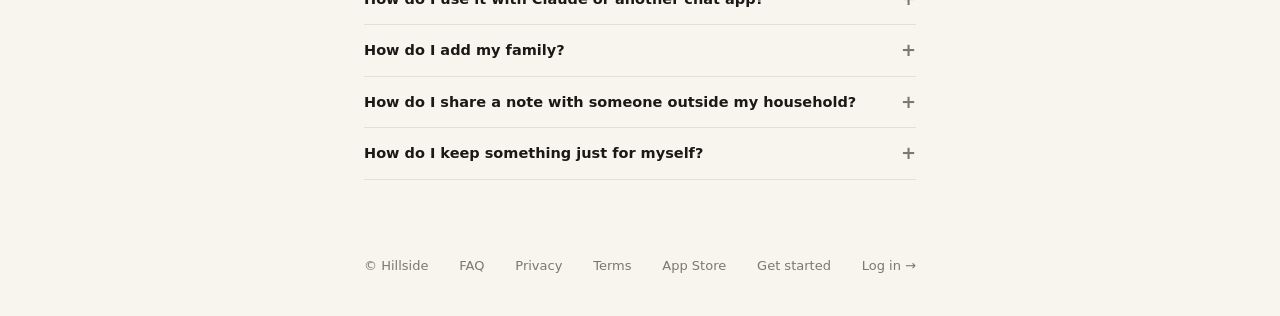
==== commit c8161c4f: "Teach Siri phrases the app actually registers "Hey Siri, add to Hillside" isn't one of the app's reg" ====
--- a/index.html
+++ b/index.html
@@ -117,8 +117,8 @@
       </div>
       <div class="feature">
         <h3>Just tell Siri</h3>
-        <p>Hands full, halfway out the door? Say <em>“Hey Siri, add to
-        Hillside”</em> — or <em>“capture in Hillside”</em> — then say the thing.
+        <p>Hands full, halfway out the door? Say <em>“Hey Siri, capture in
+        Hillside”</em> — or <em>“brain dump to Hillside”</em> — then say the thing.
         It's caught and filed without unlocking your phone or opening the app.</p>
       </div>
       <div class="feature">
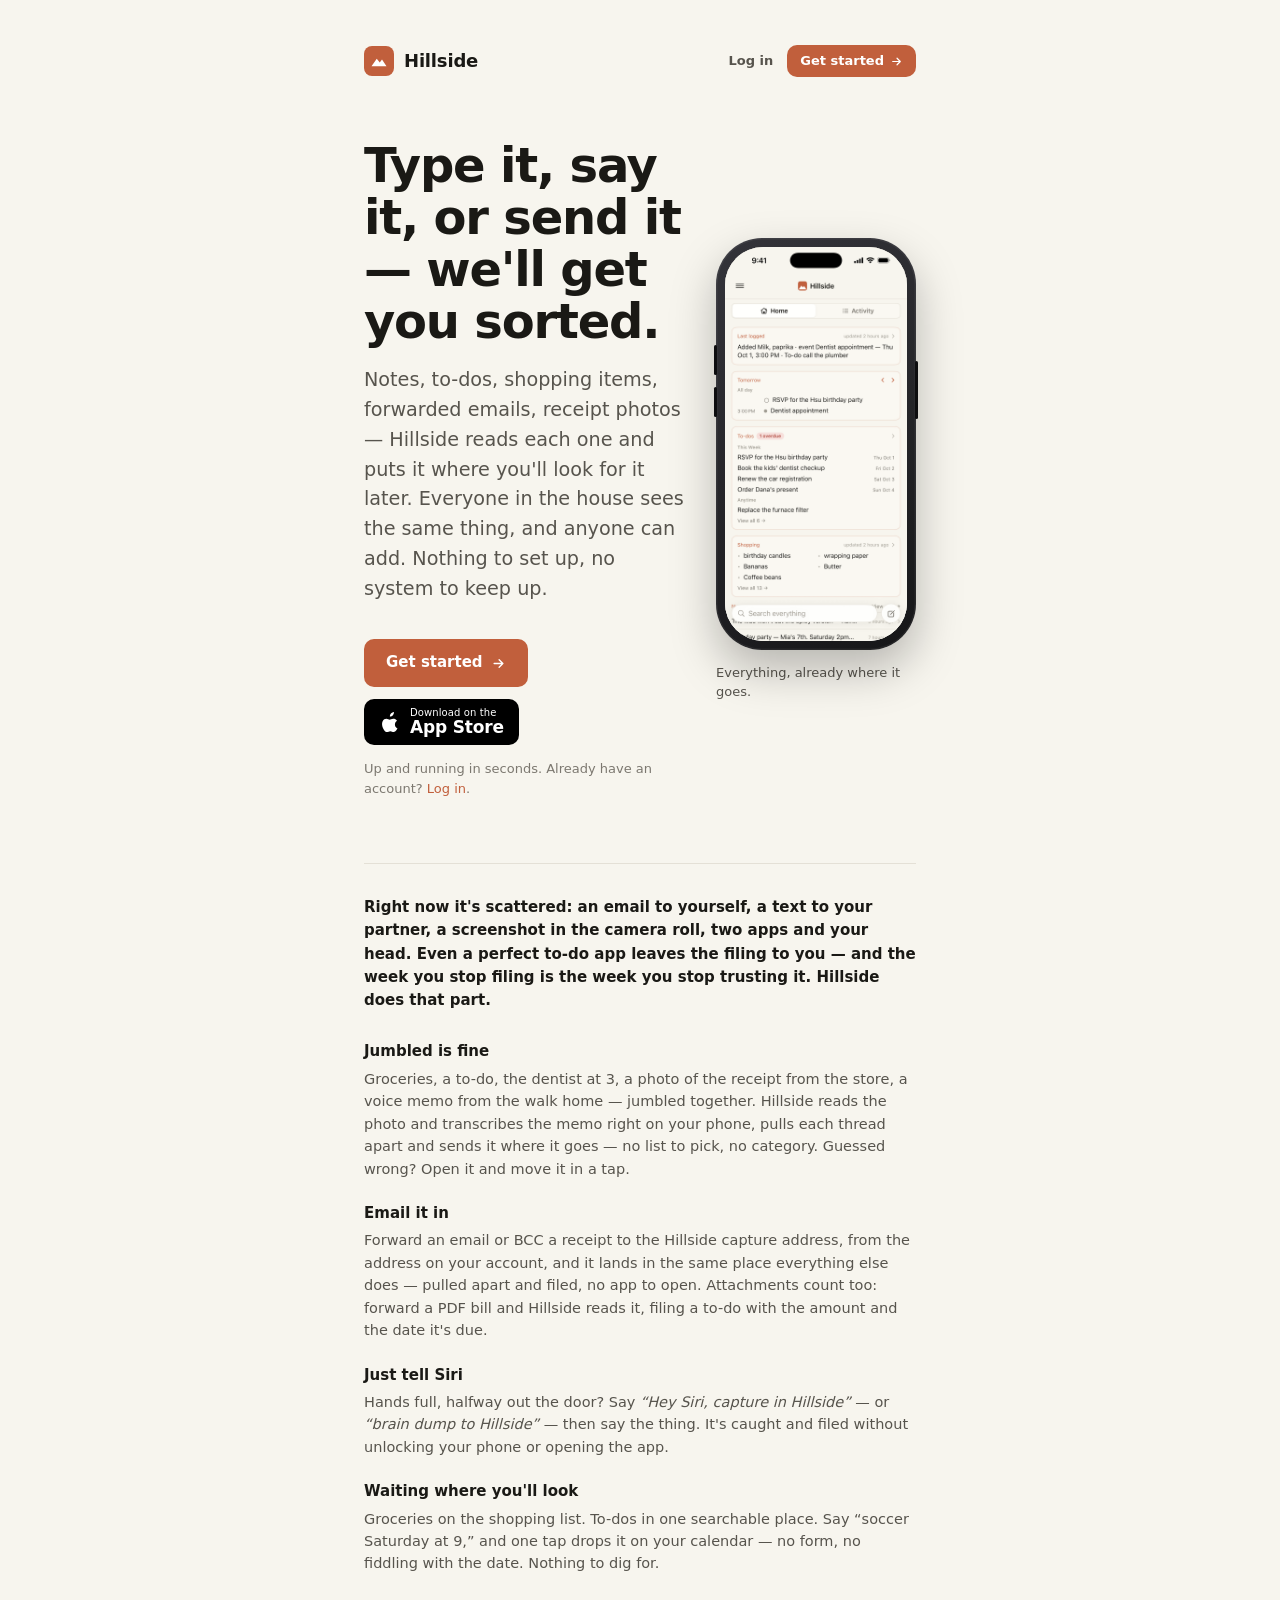
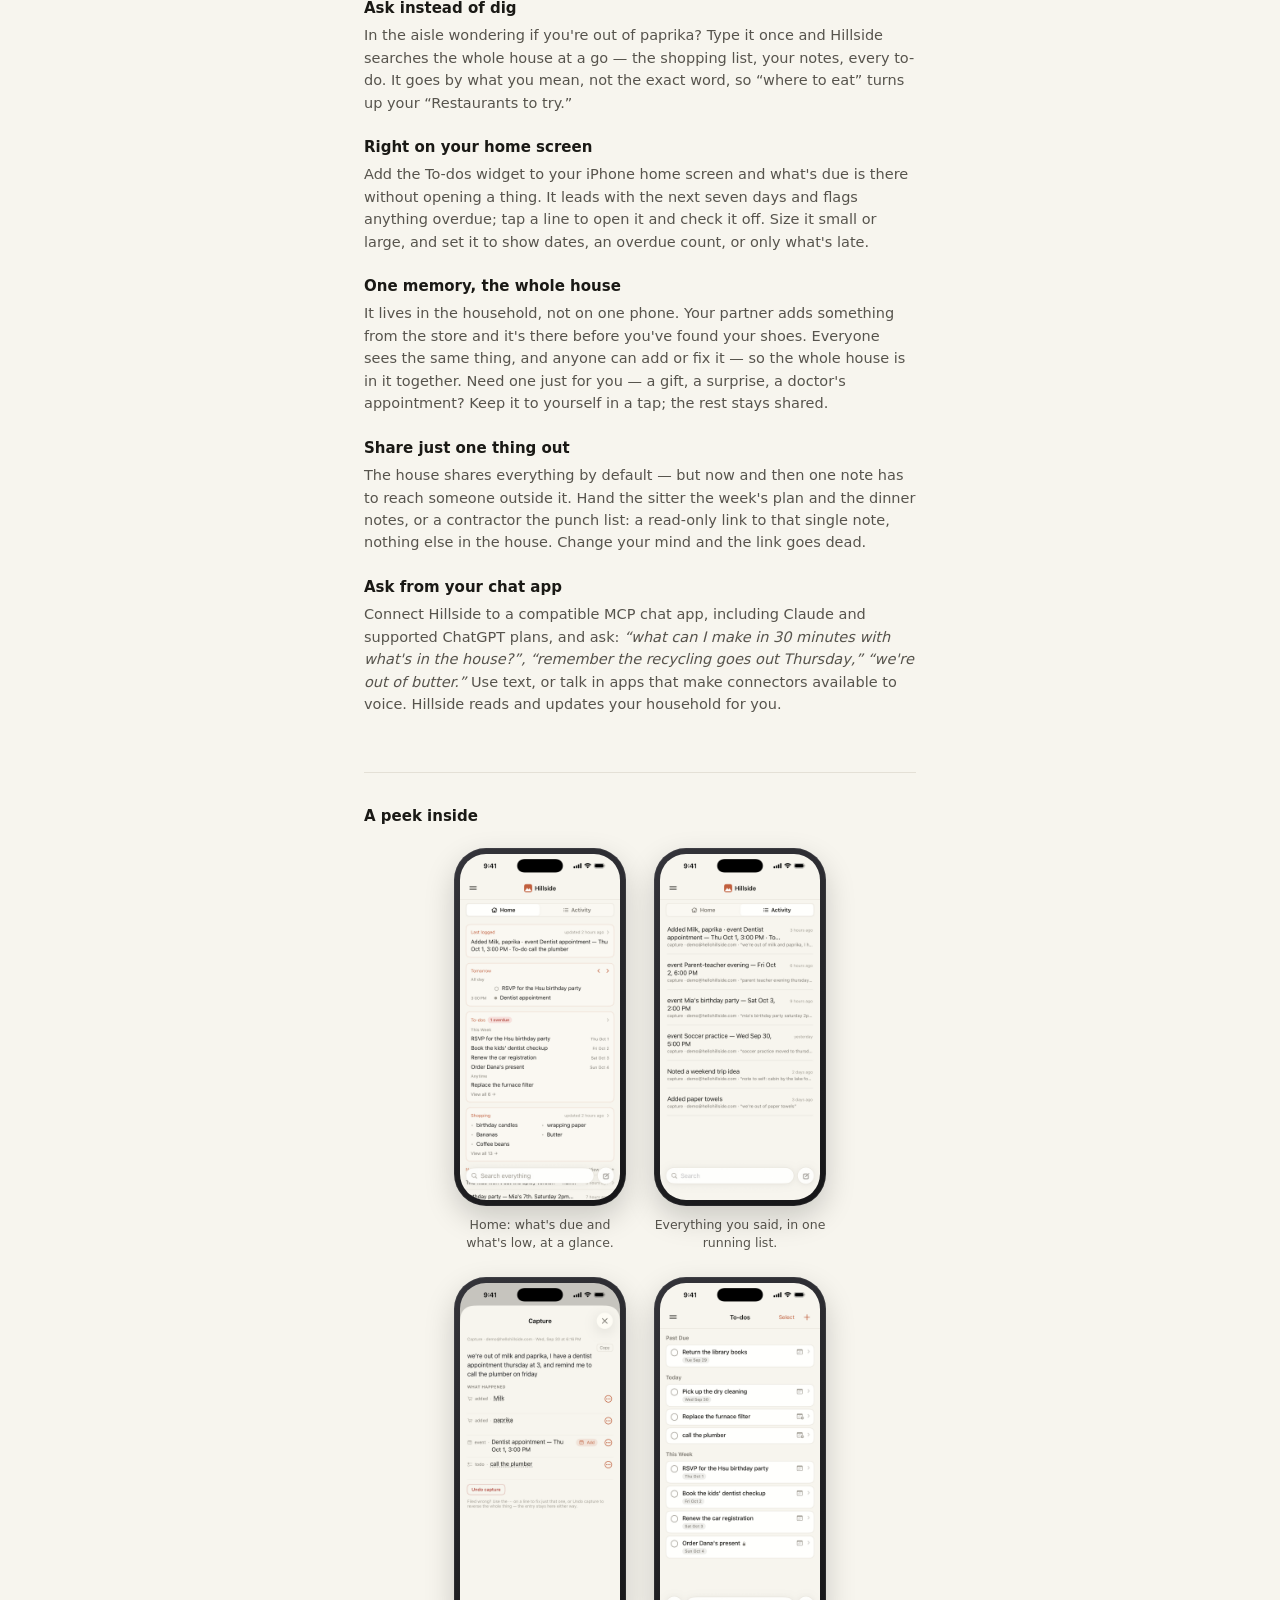
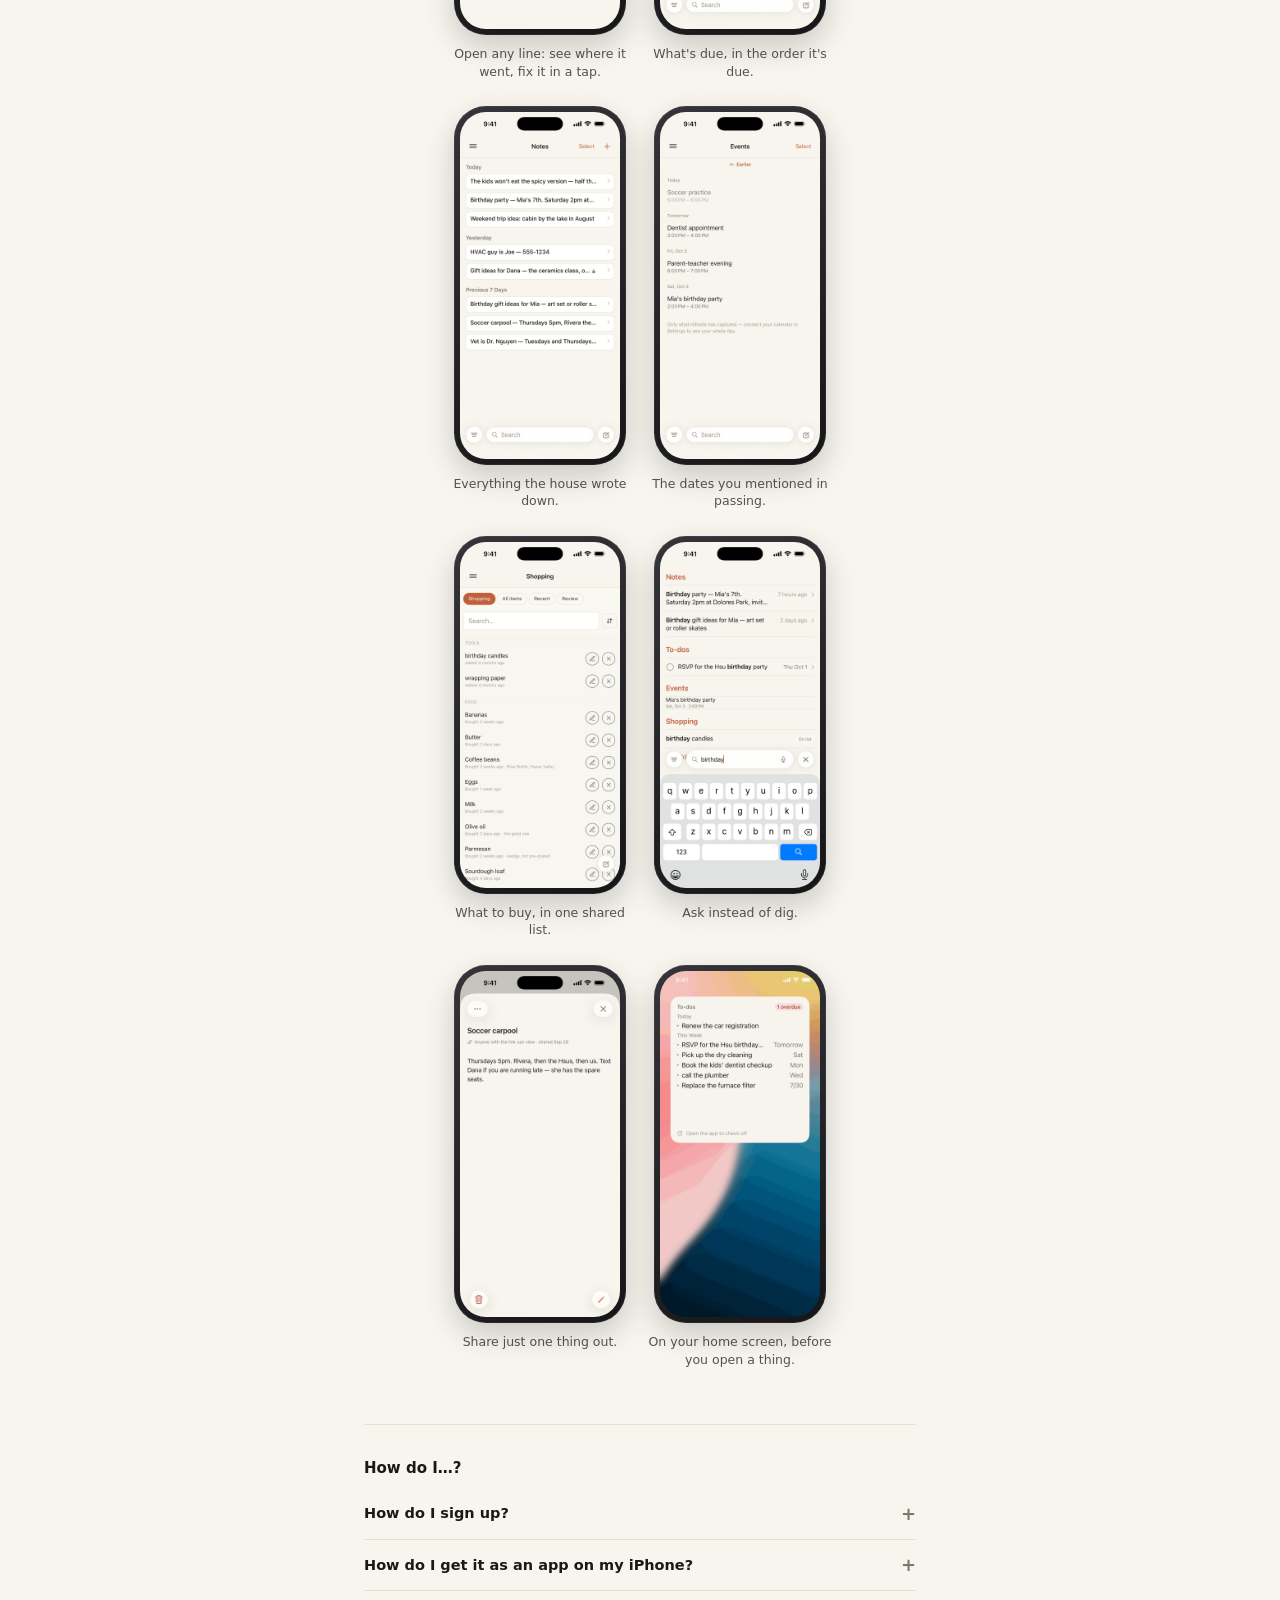
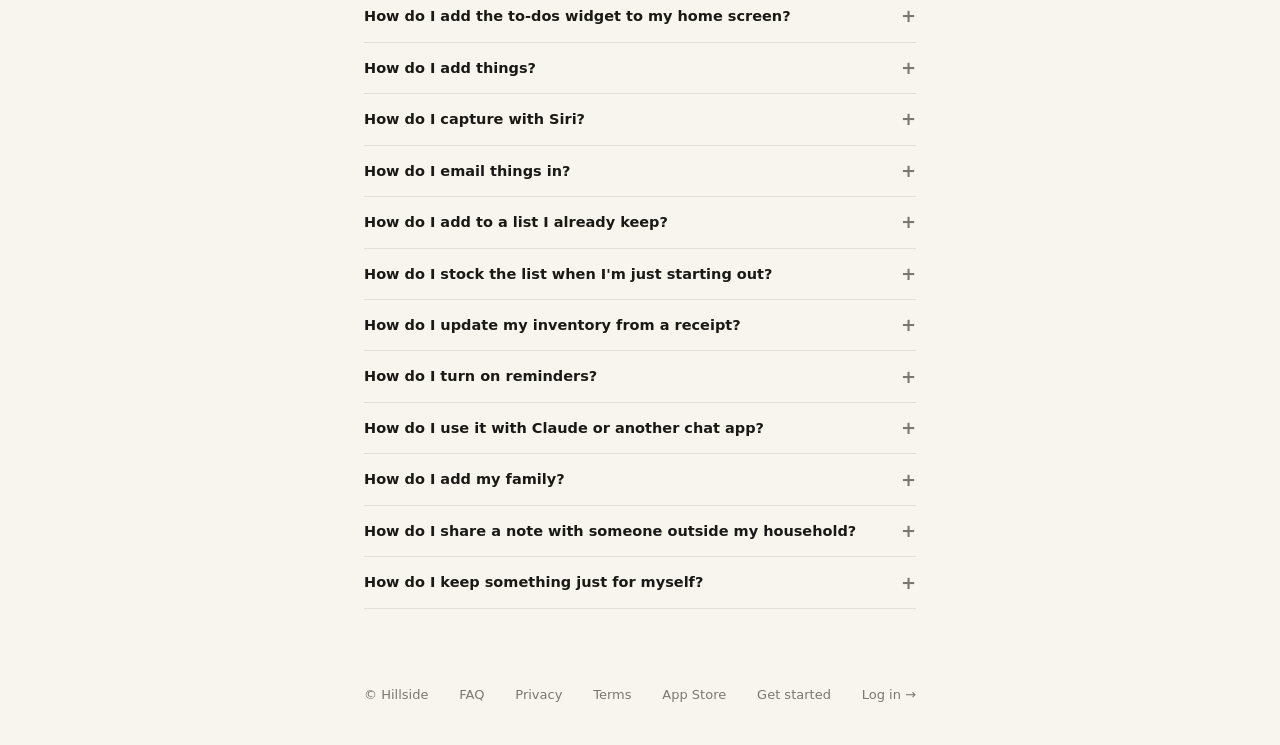
==== commit 7a9c561f: "Reshoot for 1.3.3, and split one tile into three The app's navigation changed under these shots. #11" ====
--- a/index.html
+++ b/index.html
@@ -189,9 +189,19 @@
           <figcaption>Open any line: see where it went, fix it in a tap.</figcaption>
         </figure>
         <figure class="shot">
-          <div class="device"><img src="screens/notes-todos.png" width="390" height="844" loading="lazy"
-               alt="Notes &amp; To-dos: notes and dated tasks together in one searchable list." /></div>
-          <figcaption>Notes and to-dos, together.</figcaption>
+          <div class="device"><img src="screens/todos.png" width="390" height="844" loading="lazy"
+               alt="To-dos, bucketed by when they are due: past due, today, then the rest of the week." /></div>
+          <figcaption>What's due, in the order it's due.</figcaption>
+        </figure>
+        <figure class="shot">
+          <div class="device"><img src="screens/notes.png" width="390" height="844" loading="lazy"
+               alt="Notes grouped by when they were last touched, one of them locked to the person who wrote it." /></div>
+          <figcaption>Everything the house wrote down.</figcaption>
+        </figure>
+        <figure class="shot">
+          <div class="device"><img src="screens/events.png" width="390" height="844" loading="lazy"
+               alt="Events Hillside picked up from what the household captured, grouped by day." /></div>
+          <figcaption>The dates you mentioned in passing.</figcaption>
         </figure>
         <figure class="shot">
           <div class="device"><img src="screens/shopping.png" width="390" height="844" loading="lazy"
